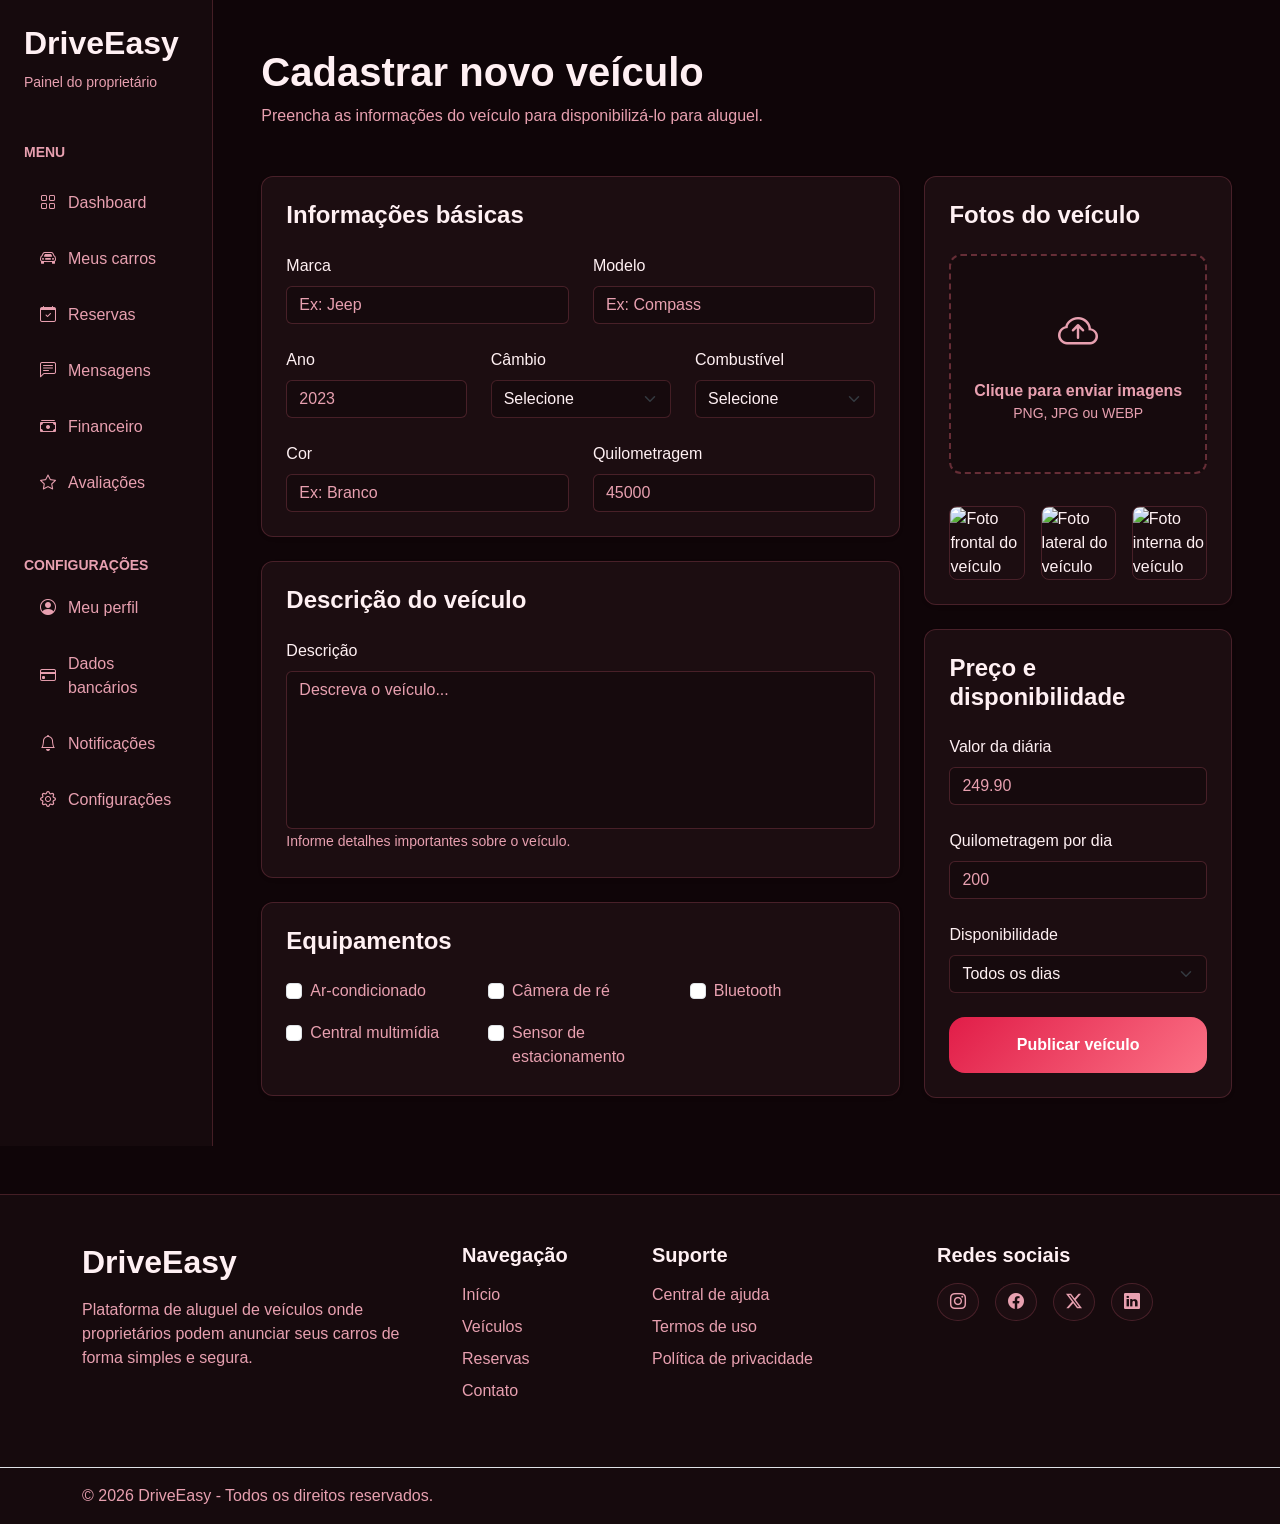
==== cadastroVeiculo.html @ e2bebc46 "Pagina de Cadastro de veiculo e visualização" ====
<!DOCTYPE html>
<html lang="pt-BR">

<head>
    <meta charset="UTF-8">
    <meta name="viewport" content="width=device-width, initial-scale=1.0">
    <link rel="stylesheet" href="./bootstrap/css/bootstrap.min.css">
    <link rel="stylesheet" href="https://cdn.jsdelivr.net/npm/bootstrap-icons@1.11.3/font/bootstrap-icons.min.css">
    <link rel="stylesheet" href="./css/style.css">
    <title>Cadastro do Veículo</title>
</head>

<body>

    <a href="#conteudo-principal" class="visually-hidden-focusable">
        Pular para o conteúdo principal
    </a>

    <div class="container-fluid">
        <div class="row">

            <!-- SIDEBAR -->
            <aside class="col-lg-2 sidebar p-4 d-flex flex-column justify-content-between" aria-label="Barra lateral">

                <div>

                    <!-- LOGO -->
                    <div class="mb-5">

                        <h2 class="fw-bold">
                            DriveEasy
                        </h2>

                        <small class="text-muted">
                            Painel do proprietário
                        </small>

                    </div>

                    <!-- MENU -->
                    <nav class="d-flex flex-column gap-2" aria-label="Menu principal">

                        <small class="text-uppercase text-muted fw-semibold mb-2">
                            Menu
                        </small>

                        <a href="#" class="sidebar-link" aria-label="Ir para Dashboard">
                            <i class="bi bi-grid" aria-hidden="true"></i>
                            Dashboard
                        </a>

                        <a href="#" class="sidebar-link" aria-label="Ir para Meus carros">
                            <i class="bi bi-car-front" aria-hidden="true"></i>
                            Meus carros
                        </a>

                        <a href="#" class="sidebar-link" aria-label="Ir para Reservas">
                            <i class="bi bi-calendar-check" aria-hidden="true"></i>
                            Reservas
                        </a>

                        <a href="#" class="sidebar-link" aria-label="Ir para Mensagens">
                            <i class="bi bi-chat-left-text" aria-hidden="true"></i>
                            Mensagens
                        </a>

                        <a href="#" class="sidebar-link" aria-label="Ir para Financeiro">
                            <i class="bi bi-cash-stack" aria-hidden="true"></i>
                            Financeiro
                        </a>

                        <a href="#" class="sidebar-link" aria-label="Ir para Avaliações">
                            <i class="bi bi-star" aria-hidden="true"></i>
                            Avaliações
                        </a>

                    </nav>

                    <!-- CONFIGURAÇÕES -->
                    <div class="mt-5">

                        <small class="text-uppercase text-muted fw-semibold mb-2 d-block">
                            Configurações
                        </small>

                        <nav class="d-flex flex-column gap-2" aria-label="Configurações da conta">

                            <a href="#" class="sidebar-link" aria-label="Ir para Meu perfil">
                                <i class="bi bi-person-circle" aria-hidden="true"></i>
                                Meu perfil
                            </a>

                            <a href="#" class="sidebar-link" aria-label="Ir para Dados bancários">
                                <i class="bi bi-credit-card" aria-hidden="true"></i>
                                Dados bancários
                            </a>

                            <a href="#" class="sidebar-link" aria-label="Ir para Notificações">
                                <i class="bi bi-bell" aria-hidden="true"></i>
                                Notificações
                            </a>

                            <a href="#" class="sidebar-link" aria-label="Ir para Configurações">
                                <i class="bi bi-gear" aria-hidden="true"></i>
                                Configurações
                            </a>

                        </nav>

                    </div>

                </div>

            </aside>

            <!-- CONTEÚDO -->
            <main class="col-lg-10 p-5" id="conteudo-principal">

                <!-- TÍTULO -->
                <header class="mb-5">
                    <h1 class="fw-bold">
                        Cadastrar novo veículo
                    </h1>
                    <p class="text-muted">
                        Preencha as informações do veículo para disponibilizá-lo para aluguel.
                    </p>
                </header>

                <div class="row g-4">

                    <!-- FORMULÁRIO -->
                    <section class="col-lg-8" aria-labelledby="titulo-informacoes">

                        <article class="card card-custom shadow-sm">
                            <div class="card-body p-4">

                                <h3 class="fw-bold fs-4 mb-4" id="titulo-informacoes">
                                    Informações básicas
                                </h3>

                                <div class="row g-4">

                                    <div class="col-md-6">
                                        <label for="marca" class="form-label">
                                            Marca
                                        </label>

                                        <input type="text" id="marca" class="form-control" placeholder="Ex: Jeep"
                                            aria-required="true">
                                    </div>

                                    <div class="col-md-6">
                                        <label for="modelo" class="form-label">
                                            Modelo
                                        </label>

                                        <input type="text" id="modelo" class="form-control" placeholder="Ex: Compass"
                                            aria-required="true">
                                    </div>

                                    <div class="col-md-4">
                                        <label for="ano" class="form-label">
                                            Ano
                                        </label>

                                        <input type="number" id="ano" class="form-control" placeholder="2023"
                                            aria-label="Ano do veículo">
                                    </div>

                                    <div class="col-md-4">
                                        <label for="cambio" class="form-label">
                                            Câmbio
                                        </label>

                                        <select class="form-select" id="cambio" aria-label="Selecione o câmbio">
                                            <option>
                                                Selecione
                                            </option>
                                            <option>
                                                Manual
                                            </option>
                                            <option>
                                                Automático
                                            </option>
                                        </select>
                                    </div>

                                    <div class="col-md-4">
                                        <label for="combustivel" class="form-label">
                                            Combustível
                                        </label>

                                        <select class="form-select" id="combustivel"
                                            aria-label="Selecione o combustível">
                                            <option>
                                                Selecione
                                            </option>
                                            <option>
                                                Flex
                                            </option>
                                            <option>
                                                Gasolina
                                            </option>
                                            <option>
                                                Diesel
                                            </option>
                                        </select>
                                    </div>

                                    <div class="col-md-6">
                                        <label for="cor" class="form-label">
                                            Cor
                                        </label>

                                        <input type="text" id="cor" class="form-control" placeholder="Ex: Branco">
                                    </div>

                                    <div class="col-md-6">
                                        <label for="quilometragem" class="form-label">
                                            Quilometragem
                                        </label>

                                        <input type="number" id="quilometragem" class="form-control" placeholder="45000"
                                            aria-label="Quilometragem do veículo">
                                    </div>

                                </div>
                            </div>
                        </article>

                        <!-- DESCRIÇÃO -->
                        <article class="card card-custom shadow-sm mt-4">
                            <div class="card-body p-4">

                                <h3 class="fw-bold fs-4 mb-4">
                                    Descrição do veículo
                                </h3>

                                <label for="descricao" class="form-label">
                                    Descrição
                                </label>

                                <textarea id="descricao" class="form-control" rows="6"
                                    placeholder="Descreva o veículo..." aria-describedby="descricao-ajuda"></textarea>

                                <small id="descricao-ajuda" class="text-muted">
                                    Informe detalhes importantes sobre o veículo.
                                </small>

                            </div>
                        </article>

                        <!-- ITENS -->
                        <article class="card card-custom shadow-sm mt-4">
                            <div class="card-body p-4">

                                <h3 class="fw-bold fs-4 mb-4">
                                    Equipamentos
                                </h3>

                                <div class="row g-3">

                                    <div class="col-md-4">
                                        <div class="form-check">
                                            <input class="form-check-input" type="checkbox" id="ar">
                                            <label class="form-check-label" for="ar">
                                                Ar-condicionado
                                            </label>
                                        </div>
                                    </div>

                                    <div class="col-md-4">
                                        <div class="form-check">
                                            <input class="form-check-input" type="checkbox" id="camera">
                                            <label class="form-check-label" for="camera">
                                                Câmera de ré
                                            </label>
                                        </div>
                                    </div>

                                    <div class="col-md-4">
                                        <div class="form-check">
                                            <input class="form-check-input" type="checkbox" id="bluetooth">
                                            <label class="form-check-label" for="bluetooth">
                                                Bluetooth
                                            </label>
                                        </div>
                                    </div>

                                    <div class="col-md-4">
                                        <div class="form-check">
                                            <input class="form-check-input" type="checkbox" id="multimidia">
                                            <label class="form-check-label" for="multimidia">
                                                Central multimídia
                                            </label>
                                        </div>
                                    </div>

                                    <div class="col-md-4">
                                        <div class="form-check">
                                            <input class="form-check-input" type="checkbox" id="sensor">
                                            <label class="form-check-label" for="sensor">
                                                Sensor de estacionamento
                                            </label>
                                        </div>
                                    </div>

                                </div>
                            </div>
                        </article>
                    </section>

                    <!-- LATERAL -->
                    <aside class="col-lg-4" aria-label="Informações complementares">

                        <!-- FOTOS -->
                        <article class="card card-custom shadow-sm">
                            <div class="card-body p-4">

                                <h3 class="fw-bold fs-4 mb-4">
                                    Fotos do veículo
                                </h3>

                                <label class="upload-box w-100" for="fotosVeiculo" aria-label="Enviar fotos do veículo">

                                    <i class="bi bi-cloud-arrow-up fs-1 mb-3" aria-hidden="true"></i>

                                    <p class="mb-0 fw-semibold">
                                        Clique para enviar imagens
                                    </p>

                                    <small class="text-muted">
                                        PNG, JPG ou WEBP
                                    </small>

                                    <input type="file" id="fotosVeiculo" hidden multiple accept=".png,.jpg,.jpeg,.webp"
                                        aria-label="Selecionar imagens do veículo">
                                </label>

                                <!-- PREVIEW -->
                                <div class="row g-3 mt-3">

                                    <div class="col-4">
                                        <img class="preview-image"
                                            src="https://images.unsplash.com/photo-1503376780353-7e6692767b70?q=80&w=1200&auto=format&fit=crop"
                                            alt="Foto frontal do veículo">
                                    </div>

                                    <div class="col-4">
                                        <img class="preview-image"
                                            src="https://images.unsplash.com/photo-1494976388531-d1058494cdd8?q=80&w=1200&auto=format&fit=crop"
                                            alt="Foto lateral do veículo">
                                    </div>

                                    <div class="col-4">
                                        <img class="preview-image"
                                            src="https://images.unsplash.com/photo-1549399542-7e3f8b79c341?q=80&w=1200&auto=format&fit=crop"
                                            alt="Foto interna do veículo">
                                    </div>

                                </div>
                            </div>
                        </article>

                        <!-- PREÇO -->
                        <article class="card card-custom shadow-sm mt-4">
                            <div class="card-body p-4">

                                <h3 class="fw-bold fs-4 mb-4">
                                    Preço e disponibilidade
                                </h3>

                                <div class="mb-4">

                                    <label for="valorDiaria" class="form-label">
                                        Valor da diária
                                    </label>

                                    <input type="number" id="valorDiaria" class="form-control" placeholder="249.90"
                                        aria-label="Valor da diária do veículo">
                                </div>

                                <div class="mb-4">

                                    <label for="kmDia" class="form-label">
                                        Quilometragem por dia
                                    </label>

                                    <input type="number" id="kmDia" class="form-control" placeholder="200"
                                        aria-label="Quilometragem permitida por dia">
                                </div>

                                <div class="mb-4">

                                    <label for="disponibilidade" class="form-label">
                                        Disponibilidade
                                    </label>

                                    <select class="form-select" id="disponibilidade"
                                        aria-label="Selecione a disponibilidade">
                                        <option>
                                            Todos os dias
                                        </option>
                                        <option>
                                            Apenas finais de semana
                                        </option>
                                        <option>
                                            Personalizado
                                        </option>
                                    </select>
                                </div>

                                <button class="btn btn-orange w-100 py-3 rounded-4 fw-semibold"
                                    aria-label="Publicar veículo para aluguel">
                                    Publicar veículo
                                </button>

                            </div>
                        </article>
                    </aside>
                </div>
            </main>
        </div>
    </div>
    <footer class="footer-custom mt-5" role="contentinfo" aria-label="Rodapé do site">

        <div class="container py-5">

            <div class="row g-4">

                <!-- LOGO -->
                <section class="col-lg-4" aria-labelledby="titulo-footer">

                    <h2 class="fw-bold" id="titulo-footer">
                        DriveEasy
                    </h2>

                    <p class="text-muted mt-3">
                        Plataforma de aluguel de veículos onde proprietários
                        podem anunciar seus carros de forma simples e segura.
                    </p>

                </section>

                <!-- LINKS -->
                <nav class="col-lg-2 col-6" aria-labelledby="navegacao-footer">

                    <h3 class="fw-bold mb-3 fs-5" id="navegacao-footer">
                        Navegação
                    </h3>

                    <ul class="list-unstyled d-flex flex-column gap-2" role="list">

                        <li>

                            <a href="#" class="text-decoration-none text-muted" aria-label="Ir para a página inicial">
                                Início
                            </a>

                        </li>

                        <li>

                            <a href="#" class="text-decoration-none text-muted"
                                aria-label="Ir para a página de veículos">
                                Veículos
                            </a>

                        </li>

                        <li>

                            <a href="#" class="text-decoration-none text-muted"
                                aria-label="Ir para a página de reservas">
                                Reservas
                            </a>

                        </li>

                        <li>

                            <a href="#" class="text-decoration-none text-muted"
                                aria-label="Ir para a página de contato">
                                Contato
                            </a>

                        </li>

                    </ul>

                </nav>

                <!-- SUPORTE -->
                <section class="col-lg-3 col-6" aria-labelledby="suporte-footer">

                    <h3 class="fw-bold mb-3 fs-5" id="suporte-footer">
                        Suporte
                    </h3>

                    <ul class="list-unstyled d-flex flex-column gap-2" role="list">

                        <li>

                            <a href="#" class="text-decoration-none text-muted" aria-label="Abrir central de ajuda">
                                Central de ajuda
                            </a>

                        </li>

                        <li>

                            <a href="#" class="text-decoration-none text-muted" aria-label="Abrir termos de uso">
                                Termos de uso
                            </a>

                        </li>

                        <li>

                            <a href="#" class="text-decoration-none text-muted"
                                aria-label="Abrir política de privacidade">
                                Política de privacidade
                            </a>

                        </li>

                    </ul>

                </section>

                <!-- REDES -->
                <section class="col-lg-3" aria-labelledby="redes-footer">

                    <h3 class="fw-bold mb-3 fs-5" id="redes-footer">
                        Redes sociais
                    </h3>

                    <div class="d-flex gap-3" role="group" aria-label="Links para redes sociais">

                        <a href="#" class="btn btn-light rounded-circle" aria-label="Instagram da DriveEasy">

                            <i class="bi bi-instagram" aria-hidden="true"></i>

                        </a>

                        <a href="#" class="btn btn-light rounded-circle" aria-label="Facebook da DriveEasy">

                            <i class="bi bi-facebook" aria-hidden="true"></i>

                        </a>

                        <a href="#" class="btn btn-light rounded-circle" aria-label="Twitter X da DriveEasy">

                            <i class="bi bi-twitter-x" aria-hidden="true"></i>

                        </a>

                        <a href="#" class="btn btn-light rounded-circle" aria-label="LinkedIn da DriveEasy">

                            <i class="bi bi-linkedin" aria-hidden="true"></i>

                        </a>

                    </div>

                </section>

            </div>

        </div>

        <!-- COPYRIGHT -->
        <div class="border-top">

            <div class="container py-3 d-flex flex-column flex-md-row justify-content-between align-items-center">

                <p class="mb-0 text-muted">
                    © 2026 DriveEasy - Todos os direitos reservados.
                </p>

            </div>

        </div>

    </footer>
</body>

</html>
---- css/style.css ----
/* 1. CONFIGURAÇÃO GERAL */
/* Aplica a fonte DM Sans que você importou no HTML para toda a página */
body {
    font-family: 'DM Sans', sans-serif;
    background-color: #f8f9fa; 
}

/* 2. IMAGENS DOS CARROS */
/* Trava a altura, coloca o fundo cinza exato da imagem e impede que a foto seja cortada */
.img-carro {
    height: auto;
    width: 100%;
   
    object-fit: contain; 
}

/* 3. EFEITO NOS CARTÕES (HOVER) */
/* Faz o cartão "pular" um pouquinho e ganhar sombra ao passar o mouse */
.card {
    transition: transform 0.2s ease, box-shadow 0.2s ease;
}

.card:hover {
    transform: translateY(-5px);
    box-shadow: 0 10px 20px rgba(0,0,0,0.1) !important;
}

/* 4. BOTÃO DE FAVORITO (CORAÇÃO) */
/* Deixa o botão redondo perfeitamente centralizado e muda de cor ao passar o mouse */
.card .position-absolute .btn {
    width: 35px;
    height: 35px;
    display: flex;
    align-items: center;
    justify-content: center;
    font-size: 1.2rem;
    transition: background-color 0.2s, color 0.2s;
}

.card .position-absolute .btn:hover {
    background-color: #dc3545; /* Fica vermelho ao passar o mouse */
    color: white;
}

/* 5. RODAPÉ */
/* Mantém a altura que estava no seu código HTML */
.rodape-site {
    height: 400px;
    background-color: #e9ecef;
    margin-top: 40px;
}




/* Botão flutuante do WhatsApp */
.btn-whatsapp-flutuante {
    position: fixed;
    bottom: 20px;
    right: 20px;
    background-color: #25d366;
    color: white;
    border-radius: 50%;
    width: 60px;
    height: 60px;
    display: flex;
    align-items: center;
    justify-content: center;
    font-size: 30px;
    box-shadow: 2px 2px 10px rgba(0,0,0,0.2);
    z-index: 1000;
    text-decoration: none;
    transition: background-color 0.2s;
}

.btn-whatsapp-flutuante:hover {
    background-color: #128c7e;
    color: white;
}

/*               ///////////////CADASTRO VEICULO ////////////////////////         */

/* IMAGENS */
.vehicle-image{
    width: 100%;
    height: 500px;
    object-fit: cover;
    border-radius: 12px;
    border: 1px solid rgba(251,113,133,.2);
}

.thumbnail{
    width: 100%;
    height: 100px;
    object-fit: cover;
    border-radius: 12px;
    cursor: pointer;
    transition: .3s;
    border: 1px solid rgba(251,113,133,.2);
}

.thumbnail:hover{
    transform: scale(1.02);
    border-color: #fb7185;
}

/* CARDS */
.details-card,
.card-custom{
    background: #1c0d11;
    border: 1px solid rgba(251,113,133,.2);
    border-radius: 12px;
    color: #fff0f3;
    box-shadow: 0 4px 24px rgba(0,0,0,.4);
}

/* BOTÕES */
.btn-orange{
    background: linear-gradient(135deg,#e11d48,#fb7185);
    color: white;
    border: none;
    font-weight: 600;
}

.btn-orange:hover{
    background: linear-gradient(135deg,#be123c,#e11d48);
    color: white;
}

.btn-dark{
    background: linear-gradient(135deg,#e11d48,#fb7185);
    border: none;
}

.btn-dark:hover{
    background: linear-gradient(135deg,#be123c,#e11d48);
}

/* FEATURES */
.feature-card{
    background: #1c0d11;
    border: 1px solid rgba(251,113,133,.2);
    border-radius: 12px;
    padding: 20px;
    text-align: center;
    height: 100%;
    color: #fff0f3;
}

/* SIDEBAR */
.sidebar{
    min-height: 100vh;
    background-color: #160a0d;
    border-right: 1px solid rgba(251,113,133,.2);
}

.sidebar-link{
    text-decoration: none;
    color: #e8a0b0;
    padding: 12px 16px;
    border-radius: 8px;
    display: flex;
    align-items: center;
    gap: 12px;
    transition: .2s;
}

.sidebar-link:hover{
    background-color: rgba(251,113,133,.12);
    color: #fff0f3;
}

/* UPLOAD */
.upload-box{
    border: 2px dashed rgba(251,113,133,.35);
    border-radius: 12px;
    height: 220px;
    display: flex;
    align-items: center;
    justify-content: center;
    flex-direction: column;
    background-color: #160a0d;
    cursor: pointer;
    color: #e8a0b0;
}

.upload-box:hover{
    background-color: #1c0d11;
    border-color: #fb7185;
}

.preview-image{
    width: 100%;
    height: 100px;
    object-fit: cover;
    border-radius: 8px;
    border: 1px solid rgba(251,113,133,.2);
}

/* FORMULÁRIOS */
.form-control,
.form-select{
    background-color: #160a0d;
    border: 1px solid rgba(251,113,133,.2);
    color: #fff0f3;
}

.form-control:focus,
.form-select:focus{
    background-color: #160a0d;
    color: #fff0f3;
    border-color: #fb7185;
    box-shadow: 0 0 0 .25rem rgba(225,29,72,.25);
}

.form-control::placeholder{
    color: #e8a0b0;
}

.form-label{
    color: #fff0f3;
    font-weight: 500;
}

.form-check-label{
    color: #e8a0b0;
}

.form-check-input:checked{
    background-color: #e11d48;
    border-color: #e11d48;
}

/* TEXTOS */
.text-muted{
    color: #e8a0b0 !important;
}

h1,h2,h3,h4,h5,h6{
    color: #fff0f3;
}

/* FOOTER */
footer{
    background-color: #160a0d !important;
    border-top: 1px solid rgba(251,113,133,.2) !important;
}

footer .text-muted{
    color: #e8a0b0 !important;
}

footer a{
    color: #e8a0b0 !important;
}

footer a:hover{
    color: #fb7185 !important;
}

footer .btn-light{
    background-color: #1c0d11;
    border: 1px solid rgba(251,113,133,.2);
    color: #fb7185;
}

footer .btn-light:hover{
    background-color: rgba(225,29,72,.15);
    border-color: #fb7185;
}

/* ACESSIBILIDADE */
:focus-visible{
    outline: 2px solid #fb7185;
    outline-offset: 2px;
}

textarea{
    resize: none;
}

/*///////////////VISUALIZAÇÃO VEICULO ///////////////////////////////////////*/

body{
    background-color: #0f0508 !important;
    color: #fff0f3;
}

/* BADGE SUV */
.vehicle-badge{
    background: rgba(225,29,72,.15);
    color: #fb7185;
    border: 1px solid rgba(251,113,133,.25);
    padding: 8px 14px;
}

/* CARD PREÇO */
.price-card{
    background: #160a0d;
    border: 1px solid rgba(251,113,133,.2);
}

.price-value{
    color: #fff0f3;
}

.price-day{
    color: #e8a0b0;
}

/* CARD DETALHES */
.details-card{
    background: #1c0d11;
    border: 1px solid rgba(251,113,133,.2);
    color: #fff0f3;
    border-radius: 12px;
}

/* CARDS */
.card-custom{
    background: #1c0d11;
    border: 1px solid rgba(251,113,133,.2);
    color: #fff0f3;
    border-radius: 12px;
}

/* CARACTERÍSTICAS */
.feature-card{
    background: #160a0d;
    border: 1px solid rgba(251,113,133,.2);
    color: #fff0f3;
    transition: .3s;
}

.feature-card:hover{
    border-color: #fb7185;
    transform: translateY(-3px);
}

.feature-card i{
    color: #fb7185;
}

/* AVALIAÇÕES */
.border-bottom{
    border-color: rgba(251,113,133,.15) !important;
}

.text-warning{
    color: #fbbf24 !important;
}

/* GALERIA */
.vehicle-image{
    border: 1px solid rgba(251,113,133,.2);
    box-shadow: 0 4px 24px rgba(0,0,0,.45);
}

.thumbnail{
    border: 1px solid rgba(251,113,133,.2);
}

.thumbnail:hover{
    border-color: #fb7185;
}

/* BOTÃO RESERVAR */
.btn-orange{
    background: linear-gradient(
        135deg,
        #e11d48,
        #fb7185
    );
    border: none;
}

.btn-orange:hover{
    background: linear-gradient(
        135deg,
        #be123c,
        #e11d48
    );
}

/* SOCIAL */
.social-btn{
    width: 42px;
    height: 42px;
    display: flex;
    align-items: center;
    justify-content: center;

    background: #1c0d11;
    border: 1px solid rgba(251,113,133,.2);

    color: #fb7185;

    transition: .3s;
}

.social-btn:hover{
    background: rgba(225,29,72,.15);
    border-color: #fb7185;
    color: #fff0f3;
}

/* FOOTER */
.footer-custom{
    background: #160a0d;
    border-top: 1px solid rgba(251,113,133,.2);
}

.footer-custom h2,
.footer-custom h3{
    color: #fff0f3;
}

.footer-custom a{
    color: #e8a0b0 !important;
}

.footer-custom a:hover{
    color: #fb7185 !important;
}

.footer-custom .text-muted{
    color: #e8a0b0 !important;
}

/* ACESSIBILIDADE */
:focus-visible{
    outline: 2px solid #fb7185;
    outline-offset: 2px;
}

/* TÍTULOS */
h1,h2,h3,h4,h5,h6{
    color: #fff0f3;
}

/*          /////////////////////////////////////////////////////             */
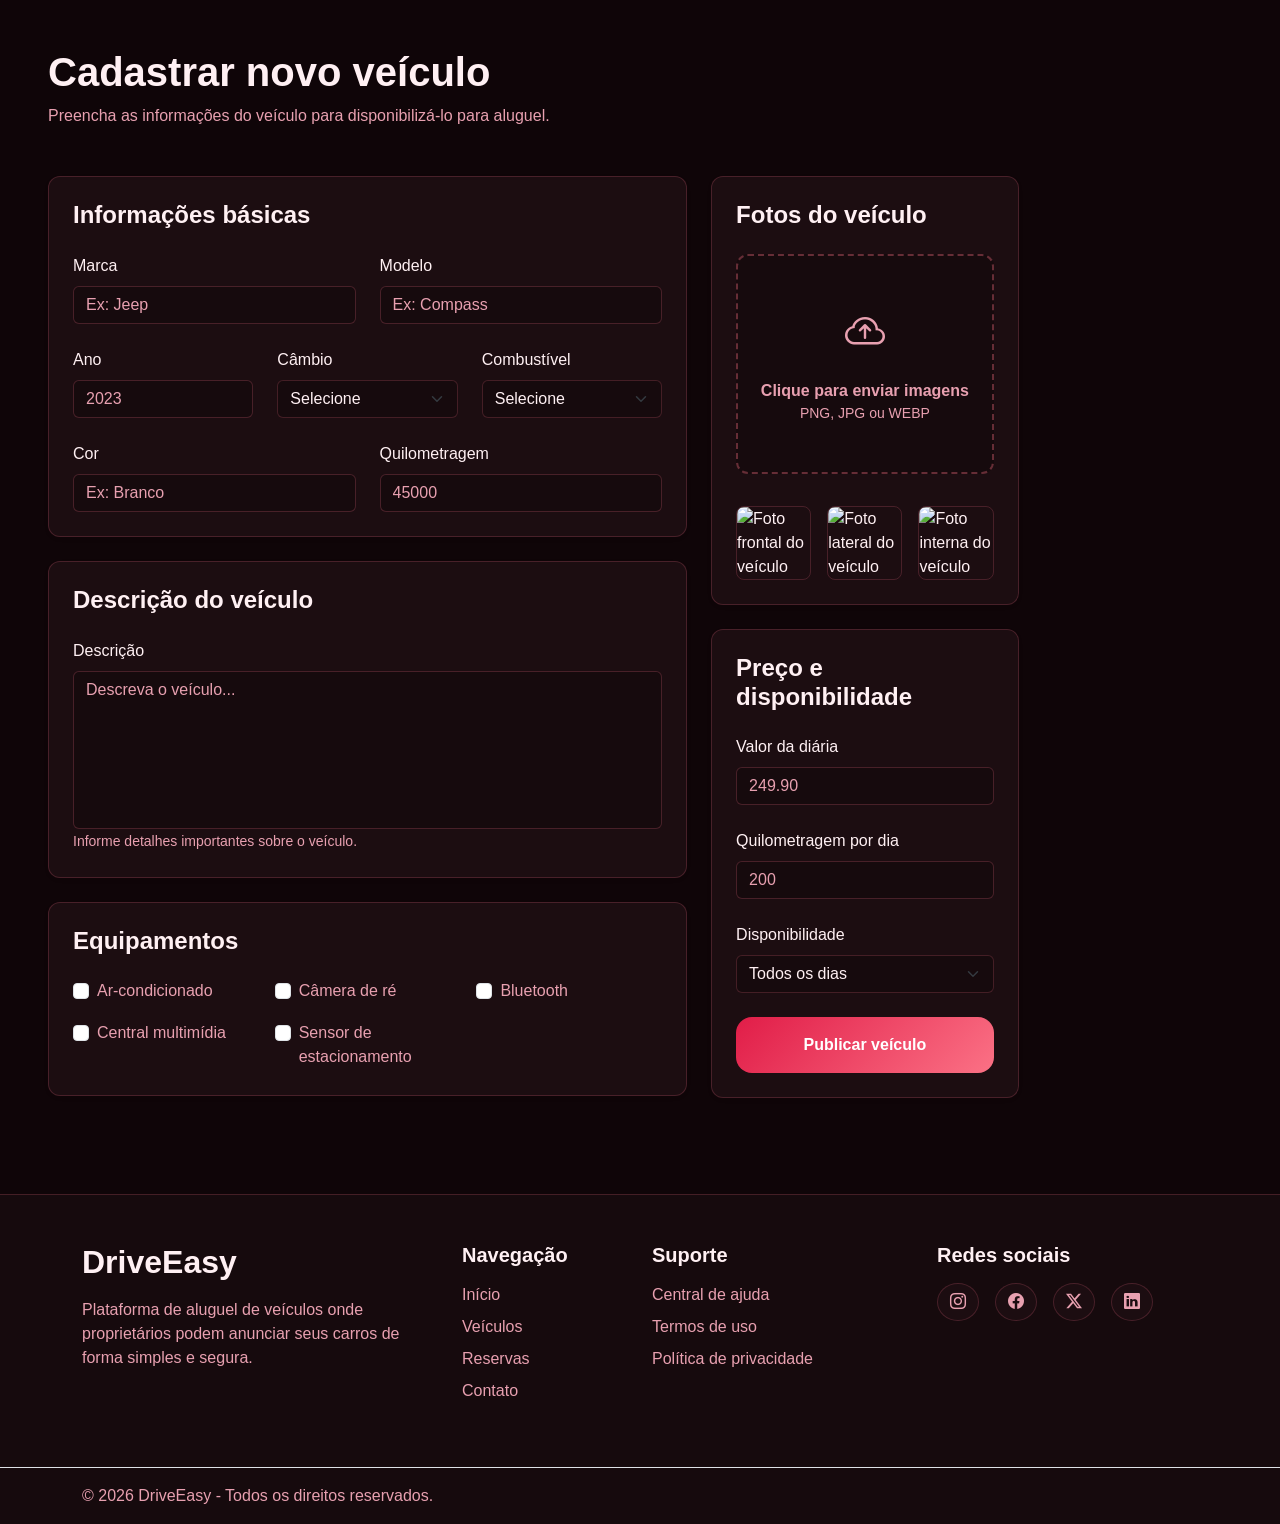
==== commit 514bec6a: "Pagina do home" ====
--- a/cadastroVeiculo.html
+++ b/cadastroVeiculo.html
@@ -9,109 +9,14 @@
     <link rel="stylesheet" href="./css/style.css">
     <title>Cadastro do Veículo</title>
 </head>
-
 <body>
-
+    
     <a href="#conteudo-principal" class="visually-hidden-focusable">
         Pular para o conteúdo principal
     </a>
 
     <div class="container-fluid">
         <div class="row">
-
-            <!-- SIDEBAR -->
-            <aside class="col-lg-2 sidebar p-4 d-flex flex-column justify-content-between" aria-label="Barra lateral">
-
-                <div>
-
-                    <!-- LOGO -->
-                    <div class="mb-5">
-
-                        <h2 class="fw-bold">
-                            DriveEasy
-                        </h2>
-
-                        <small class="text-muted">
-                            Painel do proprietário
-                        </small>
-
-                    </div>
-
-                    <!-- MENU -->
-                    <nav class="d-flex flex-column gap-2" aria-label="Menu principal">
-
-                        <small class="text-uppercase text-muted fw-semibold mb-2">
-                            Menu
-                        </small>
-
-                        <a href="#" class="sidebar-link" aria-label="Ir para Dashboard">
-                            <i class="bi bi-grid" aria-hidden="true"></i>
-                            Dashboard
-                        </a>
-
-                        <a href="#" class="sidebar-link" aria-label="Ir para Meus carros">
-                            <i class="bi bi-car-front" aria-hidden="true"></i>
-                            Meus carros
-                        </a>
-
-                        <a href="#" class="sidebar-link" aria-label="Ir para Reservas">
-                            <i class="bi bi-calendar-check" aria-hidden="true"></i>
-                            Reservas
-                        </a>
-
-                        <a href="#" class="sidebar-link" aria-label="Ir para Mensagens">
-                            <i class="bi bi-chat-left-text" aria-hidden="true"></i>
-                            Mensagens
-                        </a>
-
-                        <a href="#" class="sidebar-link" aria-label="Ir para Financeiro">
-                            <i class="bi bi-cash-stack" aria-hidden="true"></i>
-                            Financeiro
-                        </a>
-
-                        <a href="#" class="sidebar-link" aria-label="Ir para Avaliações">
-                            <i class="bi bi-star" aria-hidden="true"></i>
-                            Avaliações
-                        </a>
-
-                    </nav>
-
-                    <!-- CONFIGURAÇÕES -->
-                    <div class="mt-5">
-
-                        <small class="text-uppercase text-muted fw-semibold mb-2 d-block">
-                            Configurações
-                        </small>
-
-                        <nav class="d-flex flex-column gap-2" aria-label="Configurações da conta">
-
-                            <a href="#" class="sidebar-link" aria-label="Ir para Meu perfil">
-                                <i class="bi bi-person-circle" aria-hidden="true"></i>
-                                Meu perfil
-                            </a>
-
-                            <a href="#" class="sidebar-link" aria-label="Ir para Dados bancários">
-                                <i class="bi bi-credit-card" aria-hidden="true"></i>
-                                Dados bancários
-                            </a>
-
-                            <a href="#" class="sidebar-link" aria-label="Ir para Notificações">
-                                <i class="bi bi-bell" aria-hidden="true"></i>
-                                Notificações
-                            </a>
-
-                            <a href="#" class="sidebar-link" aria-label="Ir para Configurações">
-                                <i class="bi bi-gear" aria-hidden="true"></i>
-                                Configurações
-                            </a>
-
-                        </nav>
-
-                    </div>
-
-                </div>
-
-            </aside>
 
             <!-- CONTEÚDO -->
             <main class="col-lg-10 p-5" id="conteudo-principal">
--- a/css/style.css
+++ b/css/style.css
@@ -49,9 +49,6 @@
     background-color: #e9ecef;
     margin-top: 40px;
 }
-
-
-
 
 /* Botão flutuante do WhatsApp */
 .btn-whatsapp-flutuante {
@@ -78,7 +75,171 @@
     color: white;
 }
 
-/*               ///////////////CADASTRO VEICULO ////////////////////////         */
+:root{
+    --bg:#0f0508;
+    --bg-secondary:#160a0d;
+    --card:#1c0d11;
+    --primary:#e11d48;
+    --secondary:#fb7185;
+    --text:#fff0f3;
+    --muted:#e8a0b0;
+}
+
+body{
+    background: var(--bg);
+    color: var(--text);
+    font-family: Arial, sans-serif;
+}
+
+/* NAVBAR */
+
+.custom-navbar{
+    background: rgba(15,5,8,.95);
+    border-bottom: 1px solid rgba(251,113,133,.15);
+}
+
+.logo{
+    font-size: 2rem;
+    font-weight: 800;
+    color: white !important;
+}
+
+.logo span{
+    color: var(--primary);
+}
+
+.nav-link{
+    color: var(--text) !important;
+}
+
+.nav-link.active{
+    color: var(--primary) !important;
+}
+
+.btn-login{
+    color: white;
+    border: 1px solid rgba(251,113,133,.2);
+}
+
+.btn-login:hover{
+    background: rgba(251,113,133,.1);
+}
+
+/* BOTÕES */
+
+.btn-primary-custom{
+    background: linear-gradient(
+        135deg,
+        var(--primary),
+        var(--secondary)
+    );
+    border: none;
+    color: white;
+    padding: 14px 28px;
+    border-radius: 12px;
+}
+
+.btn-secondary-custom{
+    background: transparent;
+    border: 1px solid rgba(251,113,133,.3);
+    color: white;
+    padding: 14px 28px;
+    border-radius: 12px;
+}
+
+.btn-secondary-custom:hover{
+    background: rgba(251,113,133,.1);
+}
+
+/* HERO */
+
+.hero{
+    min-height: 90vh;
+    display: flex;
+    align-items: center;
+    position: relative;
+}
+
+.hero::before{
+    content:"";
+    position:absolute;
+    inset:0;
+    background:
+    radial-gradient(
+        circle at right,
+        rgba(225,29,72,.25),
+        transparent 45%
+    );
+}
+
+.hero-tag{
+    display:inline-block;
+    padding:8px 16px;
+    border-radius:30px;
+    border:1px solid rgba(251,113,133,.2);
+    color:var(--secondary);
+}
+
+.hero-title{
+    font-size:4rem;
+    font-weight:800;
+    line-height:1.1;
+    margin-top:25px;
+}
+
+.hero-title span{
+    color:var(--primary);
+}
+
+.hero-description{
+    color:var(--muted);
+    font-size:1.2rem;
+    margin:25px 0;
+}
+
+.hero-car{
+    max-width:700px;
+    animation:float 4s ease infinite;
+}
+
+@keyframes float{
+
+    0%,100%{
+        transform:translateY(0);
+    }
+
+    50%{
+        transform:translateY(-12px);
+    }
+
+}
+
+/* ════════════════════════════════
+   VARIÁVEIS GLOBAIS
+   (necessárias para o sidebar)
+════════════════════════════════ */
+:root {
+    --sidebar-w:   220px;
+    --topbar-h:    0px;           /* ajuste se adicionar uma topbar futuramente */
+    --sidebar-bg:  #160a0d;
+    --border:      rgba(251,113,133,.2);
+    --text-muted:  #e8a0b0;
+}
+
+/* ════════════════════════════════
+   LAYOUT PRINCIPAL
+   Empurra o conteúdo para a direita
+   do sidebar fixo
+════════════════════════════════ */
+.main-content {
+    margin-left: var(--sidebar-w);
+    min-height: 100vh;
+    padding: 24px;
+}
+
+/* ════════════════════════════════════════════════════════════
+ ///////////////// CADASTRO VEICULO ////////////////////////////  
+ ══════════════════════════════════════════════════════════════ */
 
 /* IMAGENS */
 .vehicle-image{
@@ -144,29 +305,6 @@
     padding: 20px;
     text-align: center;
     height: 100%;
-    color: #fff0f3;
-}
-
-/* SIDEBAR */
-.sidebar{
-    min-height: 100vh;
-    background-color: #160a0d;
-    border-right: 1px solid rgba(251,113,133,.2);
-}
-
-.sidebar-link{
-    text-decoration: none;
-    color: #e8a0b0;
-    padding: 12px 16px;
-    border-radius: 8px;
-    display: flex;
-    align-items: center;
-    gap: 12px;
-    transition: .2s;
-}
-
-.sidebar-link:hover{
-    background-color: rgba(251,113,133,.12);
     color: #fff0f3;
 }
 
@@ -279,7 +417,13 @@
     resize: none;
 }
 
-/*///////////////VISUALIZAÇÃO VEICULO ///////////////////////////////////////*/
+/* ════════════════════════════════════════════════════════════
+ ///////////////CADASTRO VEICULO FIM ////////////////////////  
+ ══════════════════════════════════════════════════════════════ */
+
+/* ════════════════════════════════════════════════════════════
+ /////////////// VISUALIZAÇÃO VEICULO ////////////////////////  
+ ══════════════════════════════════════════════════════════════ */
 
 body{
     background-color: #0f0508 !important;
@@ -308,30 +452,7 @@
     color: #e8a0b0;
 }
 
-/* CARD DETALHES */
-.details-card{
-    background: #1c0d11;
-    border: 1px solid rgba(251,113,133,.2);
-    color: #fff0f3;
-    border-radius: 12px;
-}
-
-/* CARDS */
-.card-custom{
-    background: #1c0d11;
-    border: 1px solid rgba(251,113,133,.2);
-    color: #fff0f3;
-    border-radius: 12px;
-}
-
 /* CARACTERÍSTICAS */
-.feature-card{
-    background: #160a0d;
-    border: 1px solid rgba(251,113,133,.2);
-    color: #fff0f3;
-    transition: .3s;
-}
-
 .feature-card:hover{
     border-color: #fb7185;
     transform: translateY(-3px);
@@ -354,32 +475,6 @@
 .vehicle-image{
     border: 1px solid rgba(251,113,133,.2);
     box-shadow: 0 4px 24px rgba(0,0,0,.45);
-}
-
-.thumbnail{
-    border: 1px solid rgba(251,113,133,.2);
-}
-
-.thumbnail:hover{
-    border-color: #fb7185;
-}
-
-/* BOTÃO RESERVAR */
-.btn-orange{
-    background: linear-gradient(
-        135deg,
-        #e11d48,
-        #fb7185
-    );
-    border: none;
-}
-
-.btn-orange:hover{
-    background: linear-gradient(
-        135deg,
-        #be123c,
-        #e11d48
-    );
 }
 
 /* SOCIAL */
@@ -389,12 +484,9 @@
     display: flex;
     align-items: center;
     justify-content: center;
-
     background: #1c0d11;
     border: 1px solid rgba(251,113,133,.2);
-
     color: #fb7185;
-
     transition: .3s;
 }
 
@@ -404,7 +496,7 @@
     color: #fff0f3;
 }
 
-/* FOOTER */
+/* FOOTER CUSTOMIZADO */
 .footer-custom{
     background: #160a0d;
     border-top: 1px solid rgba(251,113,133,.2);
@@ -427,15 +519,139 @@
     color: #e8a0b0 !important;
 }
 
-/* ACESSIBILIDADE */
-:focus-visible{
-    outline: 2px solid #fb7185;
-    outline-offset: 2px;
-}
-
-/* TÍTULOS */
-h1,h2,h3,h4,h5,h6{
-    color: #fff0f3;
-}
-
-/*          /////////////////////////////////////////////////////             */+/* IMAGENS DOS CARROS */
+.img-carro {
+    height: auto;
+    width: 100%;
+    object-fit: contain;
+}
+
+/* EFEITO NOS CARTÕES (HOVER) */
+.card {
+    transition: transform 0.2s ease, box-shadow 0.2s ease;
+}
+
+.card:hover {
+    transform: translateY(-5px);
+    box-shadow: 0 10px 20px rgba(0,0,0,0.1) !important;
+}
+
+/* BOTÃO DE FAVORITO (CORAÇÃO) */
+.card .position-absolute .btn {
+    width: 35px;
+    height: 35px;
+    display: flex;
+    align-items: center;
+    justify-content: center;
+    font-size: 1.2rem;
+    transition: background-color 0.2s, color 0.2s;
+}
+
+.card .position-absolute .btn:hover {
+    background-color: #dc3545;
+    color: white;
+}
+
+/* RODAPÉ */
+.rodape-site {
+    height: 400px;
+    background-color: #e9ecef;
+    margin-top: 40px;
+}
+
+/* BOTÃO FLUTUANTE DO WHATSAPP */
+.btn-whatsapp-flutuante {
+    position: fixed;
+    bottom: 20px;
+    right: 20px;
+    background-color: #25d366;
+    color: white;
+    border-radius: 50%;
+    width: 60px;
+    height: 60px;
+    display: flex;
+    align-items: center;
+    justify-content: center;
+    font-size: 30px;
+    box-shadow: 2px 2px 10px rgba(0,0,0,0.2);
+    z-index: 1000;
+    text-decoration: none;
+    transition: background-color 0.2s;
+}
+
+.btn-whatsapp-flutuante:hover {
+    background-color: #128c7e;
+    color: white;
+}
+/* ════════════════════════════════════════════════════════════
+ /////////////// VISUALIZAÇÃO VEICULO FIM ////////////////////////  
+ ══════════════════════════════════════════════════════════════ */
+
+ /* ════════════════════════════════════════════════════════════
+ ///////////////////////////// HOME    ////////////////////////  
+ ══════════════════════════════════════════════════════════════ */
+
+ body{
+    background:#0f0508;
+    color:#fff;
+}
+
+.layout{
+    display:flex;
+}
+
+.sidebar{
+    width:280px;
+    min-height:100vh;
+    background:#160a0d;
+    padding:25px;
+    border-right:1px solid rgba(251,113,133,.2);
+}
+
+.content-area{
+    flex:1;
+}
+
+.sidebar-link{
+    color:#fff;
+    text-decoration:none;
+    padding:12px 15px;
+    border-radius:10px;
+    transition:.3s;
+}
+
+.sidebar-link:hover{
+    background:rgba(251,113,133,.15);
+}
+
+.sidebar-link.active{
+    background:linear-gradient(
+        135deg,
+        #e11d48,
+        #fb7185
+    );
+}
+
+.hero-section{
+    padding:80px 0;
+}
+
+.custom-navbar{
+    background:#160a0d;
+}
+
+.footer-custom{
+    background:#160a0d;
+}
+
+@media(max-width:991px){
+
+    .layout{
+        display:block;
+    }
+
+}
+
+/* ════════════════════════════════════════════════════════════
+ ///////////////////////// HOME FIM    ////////////////////////  
+ ══════════════════════════════════════════════════════════════ */
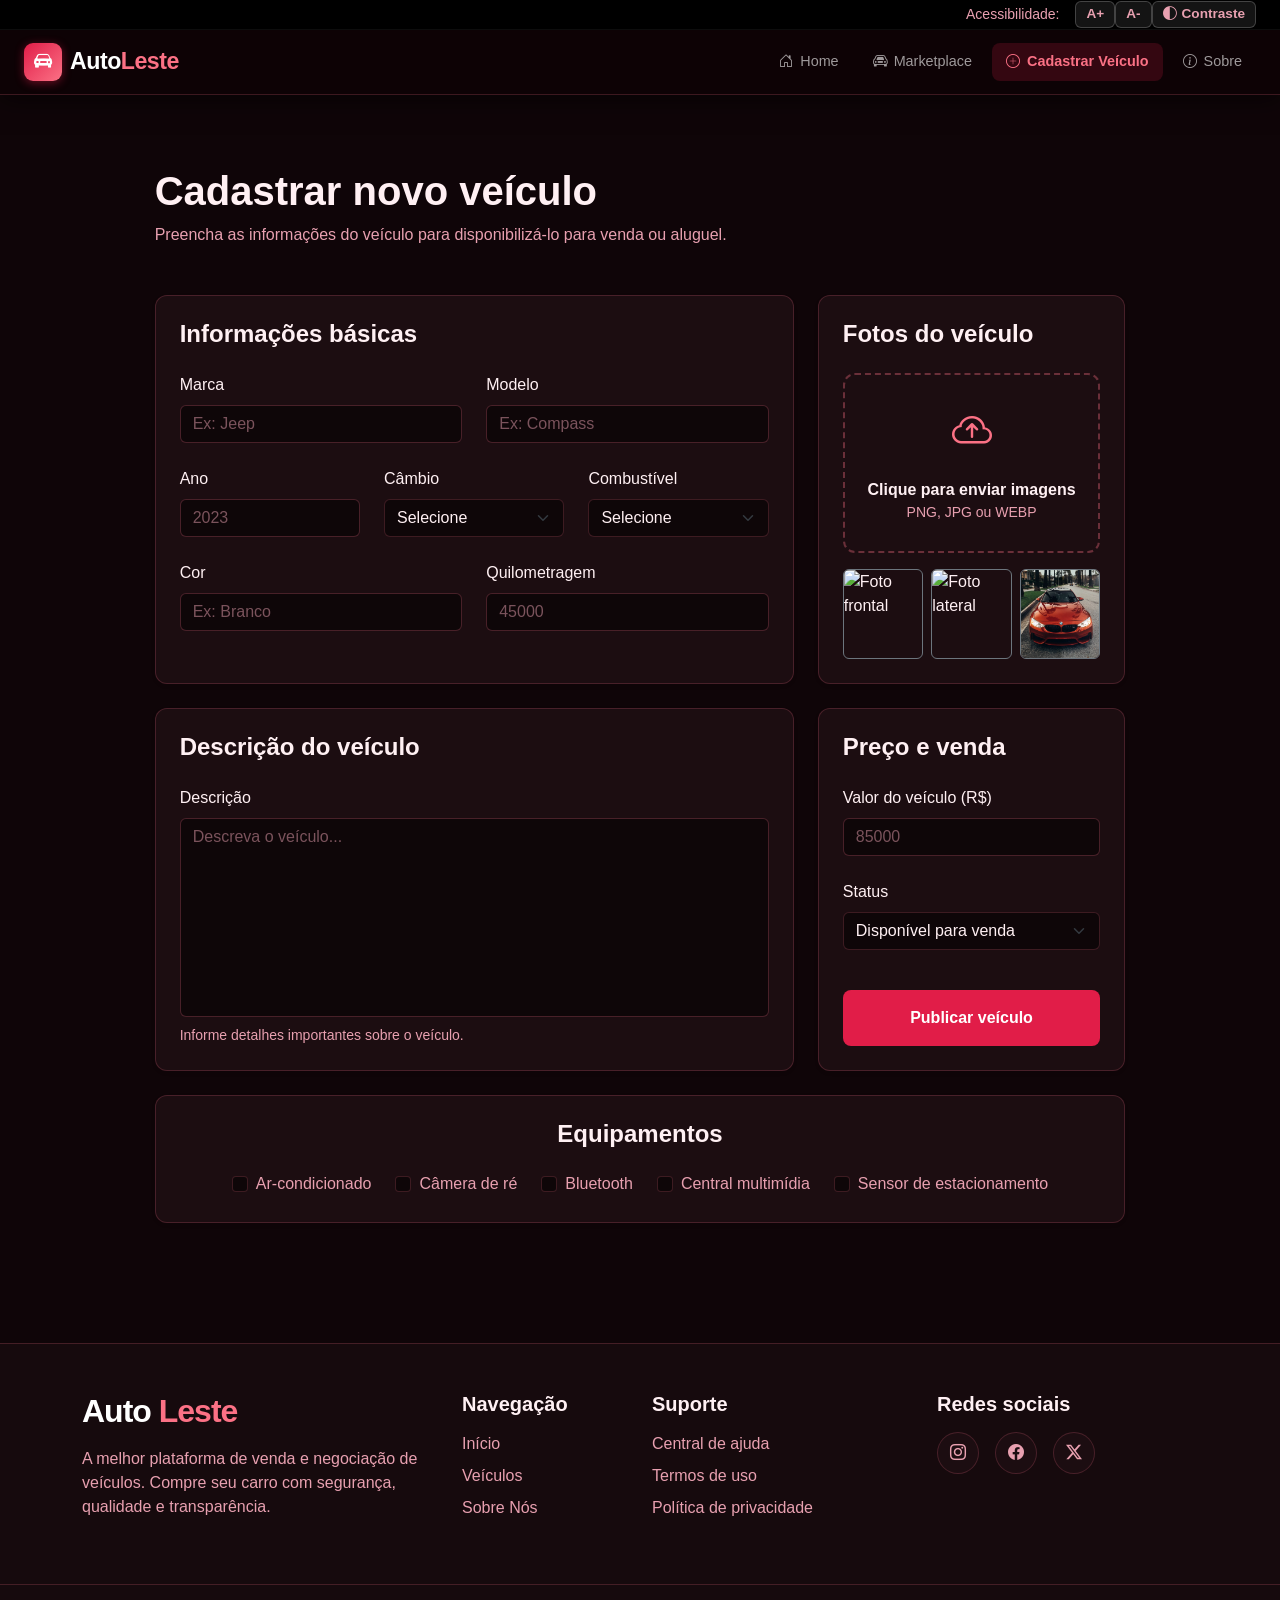
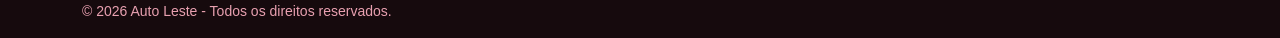
==== commit ae78288a: "Merge manual e implementação de recursos de acessibilidade" ====
--- a/cadastroVeiculo.html
+++ b/cadastroVeiculo.html
@@ -4,10 +4,16 @@
 <head>
     <meta charset="UTF-8">
     <meta name="viewport" content="width=device-width, initial-scale=1.0">
+    <link rel="preconnect" href="https://fonts.googleapis.com">
+    <link rel="preconnect" href="https://fonts.gstatic.com" crossorigin>
+    <link href="https://fonts.googleapis.com/css2?family=DM+Sans:opsz,wght@9..40,300;9..40,400;9..40,500;9..40,600&display=swap" rel="stylesheet">
     <link rel="stylesheet" href="./bootstrap/css/bootstrap.min.css">
     <link rel="stylesheet" href="https://cdn.jsdelivr.net/npm/bootstrap-icons@1.11.3/font/bootstrap-icons.min.css">
     <link rel="stylesheet" href="./css/style.css">
-    <title>Cadastro do Veículo</title>
+    
+    <script src="./js/script.js" defer></script>
+    
+    <title>Cadastro do Veículo - Auto Leste</title>
 </head>
 <body>
     
@@ -15,479 +21,293 @@
         Pular para o conteúdo principal
     </a>
 
-    <div class="container-fluid">
-        <div class="row">
-
-            <!-- CONTEÚDO -->
-            <main class="col-lg-10 p-5" id="conteudo-principal">
-
-                <!-- TÍTULO -->
-                <header class="mb-5">
+    <div class="header-wrapper">
+        <div class="accessibility-bar d-flex justify-content-end align-items-center px-4" aria-label="Menu de acessibilidade">
+            <span class="me-3 small text-muted d-none d-sm-inline">Acessibilidade:</span>
+            <button class="acc-btn" onclick="ajustarFonte(1)" aria-label="Aumentar tamanho da fonte">A+</button>
+            <button class="acc-btn" onclick="ajustarFonte(-1)" aria-label="Diminuir tamanho da fonte">A-</button>
+            <button class="acc-btn" onclick="toggleContraste()" aria-label="Alternar alto contraste">
+                <i class="bi bi-circle-half" aria-hidden="true"></i> Contraste
+            </button>
+        </div>
+    
+        <header class="topbar" role="banner">
+            <div class="topbar-brand">
+                <div class="brand-logo" aria-hidden="true">
+                    <i class="bi bi-car-front-fill"></i>
+                </div>
+                <div class="brand-title d-none d-sm-block ms-2">Auto<span style="color: var(--accent-pink);">Leste</span></div>
+            </div>
+    
+            <nav class="topbar-nav d-none d-lg-flex ms-auto" aria-label="Navegação principal">
+                <a href="index.html" class="topnav-link">
+                    <i class="bi bi-house-door" aria-hidden="true"></i> <span>Home</span>
+                </a>
+                <a href="marketplace.html" class="topnav-link">
+                    <i class="bi bi-car-front" aria-hidden="true"></i> <span>Marketplace</span>
+                </a>
+                <a href="cadastroVeiculo.html" class="topnav-link active">
+                    <i class="bi bi-plus-circle" aria-hidden="true"></i> <span>Cadastrar Veículo</span>
+                </a>
+                <a href="sobre.html" class="topnav-link">
+                    <i class="bi bi-info-circle" aria-hidden="true"></i> <span>Sobre</span>
+                </a>
+            </nav>
+    
+            <button class="hamburger-btn d-lg-none ms-auto" type="button" aria-label="Abrir menu de navegação" onclick="toggleMobileMenu()">
+                <span></span><span></span><span></span>
+            </button>
+        </header>
+    
+        <nav class="mobile-menu d-lg-none" id="mobileMenu" aria-label="Navegação mobile">
+            <a href="index.html" class="mobile-link"><i class="bi bi-house-door"></i> Home</a>
+            <a href="marketplace.html" class="mobile-link"><i class="bi bi-car-front"></i> Marketplace</a>
+            <a href="cadastroVeiculo.html" class="mobile-link"><i class="bi bi-plus-circle"></i> Cadastrar Veículo</a>
+            <a href="sobre.html" class="mobile-link"><i class="bi bi-info-circle"></i> Sobre Nós</a>
+        </nav>
+    </div>
+
+    <div class="container-fluid mt-4">
+        <div class="row justify-content-center">
+
+            <main class="col-lg-10 p-4 p-md-5" id="conteudo-principal">
+
+                <div class="mb-5">
                     <h1 class="fw-bold">
                         Cadastrar novo veículo
                     </h1>
                     <p class="text-muted">
-                        Preencha as informações do veículo para disponibilizá-lo para aluguel.
+                        Preencha as informações do veículo para disponibilizá-lo para venda ou aluguel.
                     </p>
-                </header>
-
-                <div class="row g-4">
-
-                    <!-- FORMULÁRIO -->
-                    <section class="col-lg-8" aria-labelledby="titulo-informacoes">
-
-                        <article class="card card-custom shadow-sm">
-                            <div class="card-body p-4">
-
-                                <h3 class="fw-bold fs-4 mb-4" id="titulo-informacoes">
-                                    Informações básicas
-                                </h3>
-
-                                <div class="row g-4">
-
-                                    <div class="col-md-6">
-                                        <label for="marca" class="form-label">
-                                            Marca
-                                        </label>
-
-                                        <input type="text" id="marca" class="form-control" placeholder="Ex: Jeep"
-                                            aria-required="true">
+                </div>
+
+                <form aria-label="Formulário de cadastro de veículo">
+                    
+                    <div class="row g-4 mb-4">
+                        
+                        <section class="col-lg-8" aria-labelledby="titulo-informacoes">
+                            <article class="card card-custom shadow-sm h-100">
+                                <div class="card-body p-4">
+                                    <h3 class="fw-bold fs-4 mb-4" id="titulo-informacoes">Informações básicas</h3>
+
+                                    <div class="row g-4">
+                                        <div class="col-md-6">
+                                            <label for="marca" class="form-label">Marca</label>
+                                            <input type="text" id="marca" class="form-control dash-input" placeholder="Ex: Jeep" aria-required="true">
+                                        </div>
+
+                                        <div class="col-md-6">
+                                            <label for="modelo" class="form-label">Modelo</label>
+                                            <input type="text" id="modelo" class="form-control dash-input" placeholder="Ex: Compass" aria-required="true">
+                                        </div>
+
+                                        <div class="col-md-4">
+                                            <label for="ano" class="form-label">Ano</label>
+                                            <input type="number" id="ano" class="form-control dash-input" placeholder="2023" aria-label="Ano do veículo">
+                                        </div>
+
+                                        <div class="col-md-4">
+                                            <label for="cambio" class="form-label">Câmbio</label>
+                                            <select class="form-select dash-input" id="cambio" aria-label="Selecione o câmbio">
+                                                <option>Selecione</option>
+                                                <option>Manual</option>
+                                                <option>Automático</option>
+                                            </select>
+                                        </div>
+
+                                        <div class="col-md-4">
+                                            <label for="combustivel" class="form-label">Combustível</label>
+                                            <select class="form-select dash-input" id="combustivel" aria-label="Selecione o combustível">
+                                                <option>Selecione</option>
+                                                <option>Flex</option>
+                                                <option>Gasolina</option>
+                                                <option>Diesel</option>
+                                            </select>
+                                        </div>
+
+                                        <div class="col-md-6">
+                                            <label for="cor" class="form-label">Cor</label>
+                                            <input type="text" id="cor" class="form-control dash-input" placeholder="Ex: Branco">
+                                        </div>
+
+                                        <div class="col-md-6">
+                                            <label for="quilometragem" class="form-label">Quilometragem</label>
+                                            <input type="number" id="quilometragem" class="form-control dash-input" placeholder="45000" aria-label="Quilometragem do veículo">
+                                        </div>
                                     </div>
-
-                                    <div class="col-md-6">
-                                        <label for="modelo" class="form-label">
-                                            Modelo
-                                        </label>
-
-                                        <input type="text" id="modelo" class="form-control" placeholder="Ex: Compass"
-                                            aria-required="true">
+                                </div>
+                            </article>
+                        </section>
+
+                        <aside class="col-lg-4" aria-label="Envio de fotos">
+                            <article class="card card-custom shadow-sm h-100">
+                                <div class="card-body p-4 d-flex flex-column">
+                                    <h3 class="fw-bold fs-4 mb-4">Fotos do veículo</h3>
+
+                                    <label class="upload-box w-100 d-flex flex-column justify-content-center align-items-center text-center p-3 flex-grow-1" for="fotosVeiculo" aria-label="Enviar fotos do veículo" style="cursor: pointer; height: auto; min-height: 180px;">
+                                        <i class="bi bi-cloud-arrow-up fs-1 mb-3" style="color: var(--accent-pink);" aria-hidden="true"></i>
+                                        <p class="mb-0 fw-semibold">Clique para enviar imagens</p>
+                                        <small class="text-muted">PNG, JPG ou WEBP</small>
+                                        <input type="file" id="fotosVeiculo" hidden multiple accept=".png,.jpg,.jpeg,.webp" aria-label="Selecionar imagens do veículo">
+                                    </label>
+
+                                    <div class="d-flex gap-2 mt-3 w-100">
+                                        <img src="https://images.unsplash.com/photo-1503376780353-7e6692767b70?q=80&w=1200&auto=format&fit=crop" 
+                                             class="rounded border border-secondary" 
+                                             style="flex: 1; height: 90px; object-fit: cover; min-width: 0;" 
+                                             alt="Foto frontal">
+                                             
+                                        <img src="https://images.unsplash.com/photo-1494976388531-d1058494cdd8?q=80&w=1200&auto=format&fit=crop" 
+                                             class="rounded border border-secondary" 
+                                             style="flex: 1; height: 90px; object-fit: cover; min-width: 0;" 
+                                             alt="Foto lateral">
+                                             
+                                        <img src="./img/campass_vermelho.png" 
+                                             class="rounded border border-secondary" 
+                                             style="flex: 1; height: 90px; object-fit: cover; min-width: 0;" 
+                                             alt="Foto interna">
                                     </div>
-
-                                    <div class="col-md-4">
-                                        <label for="ano" class="form-label">
-                                            Ano
-                                        </label>
-
-                                        <input type="number" id="ano" class="form-control" placeholder="2023"
-                                            aria-label="Ano do veículo">
+                                </div>
+                            </article>
+                        </aside>
+
+                    </div> <div class="row g-4 mb-4">
+                        
+                        <section class="col-lg-8" aria-labelledby="titulo-descricao">
+                            <article class="card card-custom shadow-sm h-100">
+                                <div class="card-body p-4 d-flex flex-column">
+                                    <h3 class="fw-bold fs-4 mb-4" id="titulo-descricao">Descrição do veículo</h3>
+                                    
+                                    <label for="descricao" class="form-label">Descrição</label>
+                                    <textarea id="descricao" class="form-control dash-input flex-grow-1" style="min-height: 130px;" placeholder="Descreva o veículo..." aria-describedby="descricao-ajuda"></textarea>
+                                    <small id="descricao-ajuda" class="text-muted mt-2">Informe detalhes importantes sobre o veículo.</small>
+                                </div>
+                            </article>
+                        </section>
+
+                        <aside class="col-lg-4" aria-label="Definição de preço">
+                            <article class="card card-custom shadow-sm h-100">
+                                <div class="card-body p-4 d-flex flex-column justify-content-between">
+                                    
+                                    <div>
+                                        <h3 class="fw-bold fs-4 mb-4">Preço e venda</h3>
+
+                                        <div class="mb-4">
+                                            <label for="valorVenda" class="form-label">Valor do veículo (R$)</label>
+                                            <input type="number" id="valorVenda" class="form-control dash-input" placeholder="85000" aria-label="Valor de venda do veículo">
+                                        </div>
+
+                                        <div class="mb-4">
+                                            <label for="disponibilidade" class="form-label">Status</label>
+                                            <select class="form-select dash-input" id="disponibilidade" aria-label="Selecione o status">
+                                                <option>Disponível para venda</option>
+                                                <option>Em negociação</option>
+                                                <option>Vendido</option>
+                                            </select>
+                                        </div>
                                     </div>
 
-                                    <div class="col-md-4">
-                                        <label for="cambio" class="form-label">
-                                            Câmbio
-                                        </label>
-
-                                        <select class="form-select" id="cambio" aria-label="Selecione o câmbio">
-                                            <option>
-                                                Selecione
-                                            </option>
-                                            <option>
-                                                Manual
-                                            </option>
-                                            <option>
-                                                Automático
-                                            </option>
-                                        </select>
+                                    <button class="btn dash-btn w-100 py-3 rounded-3 fw-semibold mt-3" aria-label="Publicar veículo">
+                                        Publicar veículo
+                                    </button>
+                                </div>
+                            </article>
+                        </aside>
+
+                    </div> <div class="row g-4 mb-4">
+                        <section class="col-12" aria-labelledby="titulo-equipamentos">
+                            <article class="card card-custom shadow-sm h-100">
+                                <div class="card-body p-4 text-center">
+                                    <h3 class="fw-bold fs-4 mb-4" id="titulo-equipamentos">Equipamentos</h3>
+
+                                    <div class="d-flex flex-wrap justify-content-center gap-4">
+                                        
+                                        <div class="form-check text-nowrap text-start">
+                                            <input class="form-check-input" type="checkbox" id="ar">
+                                            <label class="form-check-label" for="ar">Ar-condicionado</label>
+                                        </div>
+                                        
+                                        <div class="form-check text-nowrap text-start">
+                                            <input class="form-check-input" type="checkbox" id="camera">
+                                            <label class="form-check-label" for="camera">Câmera de ré</label>
+                                        </div>
+                                        
+                                        <div class="form-check text-nowrap text-start">
+                                            <input class="form-check-input" type="checkbox" id="bluetooth">
+                                            <label class="form-check-label" for="bluetooth">Bluetooth</label>
+                                        </div>
+                                        
+                                        <div class="form-check text-nowrap text-start">
+                                            <input class="form-check-input" type="checkbox" id="multimidia">
+                                            <label class="form-check-label" for="multimidia">Central multimídia</label>
+                                        </div>
+                                        
+                                        <div class="form-check text-nowrap text-start">
+                                            <input class="form-check-input" type="checkbox" id="sensor">
+                                            <label class="form-check-label" for="sensor">Sensor de estacionamento</label>
+                                        </div>
+
                                     </div>
-
-                                    <div class="col-md-4">
-                                        <label for="combustivel" class="form-label">
-                                            Combustível
-                                        </label>
-
-                                        <select class="form-select" id="combustivel"
-                                            aria-label="Selecione o combustível">
-                                            <option>
-                                                Selecione
-                                            </option>
-                                            <option>
-                                                Flex
-                                            </option>
-                                            <option>
-                                                Gasolina
-                                            </option>
-                                            <option>
-                                                Diesel
-                                            </option>
-                                        </select>
-                                    </div>
-
-                                    <div class="col-md-6">
-                                        <label for="cor" class="form-label">
-                                            Cor
-                                        </label>
-
-                                        <input type="text" id="cor" class="form-control" placeholder="Ex: Branco">
-                                    </div>
-
-                                    <div class="col-md-6">
-                                        <label for="quilometragem" class="form-label">
-                                            Quilometragem
-                                        </label>
-
-                                        <input type="number" id="quilometragem" class="form-control" placeholder="45000"
-                                            aria-label="Quilometragem do veículo">
-                                    </div>
-
-                                </div>
-                            </div>
-                        </article>
-
-                        <!-- DESCRIÇÃO -->
-                        <article class="card card-custom shadow-sm mt-4">
-                            <div class="card-body p-4">
-
-                                <h3 class="fw-bold fs-4 mb-4">
-                                    Descrição do veículo
-                                </h3>
-
-                                <label for="descricao" class="form-label">
-                                    Descrição
-                                </label>
-
-                                <textarea id="descricao" class="form-control" rows="6"
-                                    placeholder="Descreva o veículo..." aria-describedby="descricao-ajuda"></textarea>
-
-                                <small id="descricao-ajuda" class="text-muted">
-                                    Informe detalhes importantes sobre o veículo.
-                                </small>
-
-                            </div>
-                        </article>
-
-                        <!-- ITENS -->
-                        <article class="card card-custom shadow-sm mt-4">
-                            <div class="card-body p-4">
-
-                                <h3 class="fw-bold fs-4 mb-4">
-                                    Equipamentos
-                                </h3>
-
-                                <div class="row g-3">
-
-                                    <div class="col-md-4">
-                                        <div class="form-check">
-                                            <input class="form-check-input" type="checkbox" id="ar">
-                                            <label class="form-check-label" for="ar">
-                                                Ar-condicionado
-                                            </label>
-                                        </div>
-                                    </div>
-
-                                    <div class="col-md-4">
-                                        <div class="form-check">
-                                            <input class="form-check-input" type="checkbox" id="camera">
-                                            <label class="form-check-label" for="camera">
-                                                Câmera de ré
-                                            </label>
-                                        </div>
-                                    </div>
-
-                                    <div class="col-md-4">
-                                        <div class="form-check">
-                                            <input class="form-check-input" type="checkbox" id="bluetooth">
-                                            <label class="form-check-label" for="bluetooth">
-                                                Bluetooth
-                                            </label>
-                                        </div>
-                                    </div>
-
-                                    <div class="col-md-4">
-                                        <div class="form-check">
-                                            <input class="form-check-input" type="checkbox" id="multimidia">
-                                            <label class="form-check-label" for="multimidia">
-                                                Central multimídia
-                                            </label>
-                                        </div>
-                                    </div>
-
-                                    <div class="col-md-4">
-                                        <div class="form-check">
-                                            <input class="form-check-input" type="checkbox" id="sensor">
-                                            <label class="form-check-label" for="sensor">
-                                                Sensor de estacionamento
-                                            </label>
-                                        </div>
-                                    </div>
-
-                                </div>
-                            </div>
-                        </article>
-                    </section>
-
-                    <!-- LATERAL -->
-                    <aside class="col-lg-4" aria-label="Informações complementares">
-
-                        <!-- FOTOS -->
-                        <article class="card card-custom shadow-sm">
-                            <div class="card-body p-4">
-
-                                <h3 class="fw-bold fs-4 mb-4">
-                                    Fotos do veículo
-                                </h3>
-
-                                <label class="upload-box w-100" for="fotosVeiculo" aria-label="Enviar fotos do veículo">
-
-                                    <i class="bi bi-cloud-arrow-up fs-1 mb-3" aria-hidden="true"></i>
-
-                                    <p class="mb-0 fw-semibold">
-                                        Clique para enviar imagens
-                                    </p>
-
-                                    <small class="text-muted">
-                                        PNG, JPG ou WEBP
-                                    </small>
-
-                                    <input type="file" id="fotosVeiculo" hidden multiple accept=".png,.jpg,.jpeg,.webp"
-                                        aria-label="Selecionar imagens do veículo">
-                                </label>
-
-                                <!-- PREVIEW -->
-                                <div class="row g-3 mt-3">
-
-                                    <div class="col-4">
-                                        <img class="preview-image"
-                                            src="https://images.unsplash.com/photo-1503376780353-7e6692767b70?q=80&w=1200&auto=format&fit=crop"
-                                            alt="Foto frontal do veículo">
-                                    </div>
-
-                                    <div class="col-4">
-                                        <img class="preview-image"
-                                            src="https://images.unsplash.com/photo-1494976388531-d1058494cdd8?q=80&w=1200&auto=format&fit=crop"
-                                            alt="Foto lateral do veículo">
-                                    </div>
-
-                                    <div class="col-4">
-                                        <img class="preview-image"
-                                            src="https://images.unsplash.com/photo-1549399542-7e3f8b79c341?q=80&w=1200&auto=format&fit=crop"
-                                            alt="Foto interna do veículo">
-                                    </div>
-
-                                </div>
-                            </div>
-                        </article>
-
-                        <!-- PREÇO -->
-                        <article class="card card-custom shadow-sm mt-4">
-                            <div class="card-body p-4">
-
-                                <h3 class="fw-bold fs-4 mb-4">
-                                    Preço e disponibilidade
-                                </h3>
-
-                                <div class="mb-4">
-
-                                    <label for="valorDiaria" class="form-label">
-                                        Valor da diária
-                                    </label>
-
-                                    <input type="number" id="valorDiaria" class="form-control" placeholder="249.90"
-                                        aria-label="Valor da diária do veículo">
-                                </div>
-
-                                <div class="mb-4">
-
-                                    <label for="kmDia" class="form-label">
-                                        Quilometragem por dia
-                                    </label>
-
-                                    <input type="number" id="kmDia" class="form-control" placeholder="200"
-                                        aria-label="Quilometragem permitida por dia">
-                                </div>
-
-                                <div class="mb-4">
-
-                                    <label for="disponibilidade" class="form-label">
-                                        Disponibilidade
-                                    </label>
-
-                                    <select class="form-select" id="disponibilidade"
-                                        aria-label="Selecione a disponibilidade">
-                                        <option>
-                                            Todos os dias
-                                        </option>
-                                        <option>
-                                            Apenas finais de semana
-                                        </option>
-                                        <option>
-                                            Personalizado
-                                        </option>
-                                    </select>
-                                </div>
-
-                                <button class="btn btn-orange w-100 py-3 rounded-4 fw-semibold"
-                                    aria-label="Publicar veículo para aluguel">
-                                    Publicar veículo
-                                </button>
-
-                            </div>
-                        </article>
-                    </aside>
-                </div>
+                                </div>
+                            </article>
+                        </section>
+                    </div> </form>
             </main>
         </div>
     </div>
+    
     <footer class="footer-custom mt-5" role="contentinfo" aria-label="Rodapé do site">
-
         <div class="container py-5">
 
             <div class="row g-4">
 
-                <!-- LOGO -->
                 <section class="col-lg-4" aria-labelledby="titulo-footer">
-
                     <h2 class="fw-bold" id="titulo-footer">
-                        DriveEasy
+                        <span class="text-white">Auto </span><span style="color: var(--accent-pink);">Leste</span>
                     </h2>
-
                     <p class="text-muted mt-3">
-                        Plataforma de aluguel de veículos onde proprietários
-                        podem anunciar seus carros de forma simples e segura.
+                        A melhor plataforma de venda e negociação de veículos. Compre seu carro com segurança, qualidade e transparência.
                     </p>
-
                 </section>
 
-                <!-- LINKS -->
                 <nav class="col-lg-2 col-6" aria-labelledby="navegacao-footer">
-
-                    <h3 class="fw-bold mb-3 fs-5" id="navegacao-footer">
-                        Navegação
-                    </h3>
-
+                    <h3 class="fw-bold mb-3 fs-5" id="navegacao-footer">Navegação</h3>
                     <ul class="list-unstyled d-flex flex-column gap-2" role="list">
-
-                        <li>
-
-                            <a href="#" class="text-decoration-none text-muted" aria-label="Ir para a página inicial">
-                                Início
-                            </a>
-
-                        </li>
-
-                        <li>
-
-                            <a href="#" class="text-decoration-none text-muted"
-                                aria-label="Ir para a página de veículos">
-                                Veículos
-                            </a>
-
-                        </li>
-
-                        <li>
-
-                            <a href="#" class="text-decoration-none text-muted"
-                                aria-label="Ir para a página de reservas">
-                                Reservas
-                            </a>
-
-                        </li>
-
-                        <li>
-
-                            <a href="#" class="text-decoration-none text-muted"
-                                aria-label="Ir para a página de contato">
-                                Contato
-                            </a>
-
-                        </li>
-
+                        <li><a href="index.html" class="text-decoration-none text-muted" aria-label="Ir para a página inicial">Início</a></li>
+                        <li><a href="marketplace.html" class="text-decoration-none text-muted" aria-label="Ir para a página de veículos">Veículos</a></li>
+                        <li><a href="sobre.html" class="text-decoration-none text-muted" aria-label="Ir para a página sobre nós">Sobre Nós</a></li>
                     </ul>
-
                 </nav>
 
-                <!-- SUPORTE -->
                 <section class="col-lg-3 col-6" aria-labelledby="suporte-footer">
-
-                    <h3 class="fw-bold mb-3 fs-5" id="suporte-footer">
-                        Suporte
-                    </h3>
-
+                    <h3 class="fw-bold mb-3 fs-5" id="suporte-footer">Suporte</h3>
                     <ul class="list-unstyled d-flex flex-column gap-2" role="list">
-
-                        <li>
-
-                            <a href="#" class="text-decoration-none text-muted" aria-label="Abrir central de ajuda">
-                                Central de ajuda
-                            </a>
-
-                        </li>
-
-                        <li>
-
-                            <a href="#" class="text-decoration-none text-muted" aria-label="Abrir termos de uso">
-                                Termos de uso
-                            </a>
-
-                        </li>
-
-                        <li>
-
-                            <a href="#" class="text-decoration-none text-muted"
-                                aria-label="Abrir política de privacidade">
-                                Política de privacidade
-                            </a>
-
-                        </li>
-
+                        <li><a href="#" class="text-decoration-none text-muted" aria-label="Abrir central de ajuda">Central de ajuda</a></li>
+                        <li><a href="#" class="text-decoration-none text-muted" aria-label="Abrir termos de uso">Termos de uso</a></li>
+                        <li><a href="#" class="text-decoration-none text-muted" aria-label="Abrir política de privacidade">Política de privacidade</a></li>
                     </ul>
-
                 </section>
 
-                <!-- REDES -->
                 <section class="col-lg-3" aria-labelledby="redes-footer">
-
-                    <h3 class="fw-bold mb-3 fs-5" id="redes-footer">
-                        Redes sociais
-                    </h3>
-
+                    <h3 class="fw-bold mb-3 fs-5" id="redes-footer">Redes sociais</h3>
                     <div class="d-flex gap-3" role="group" aria-label="Links para redes sociais">
-
-                        <a href="#" class="btn btn-light rounded-circle" aria-label="Instagram da DriveEasy">
-
-                            <i class="bi bi-instagram" aria-hidden="true"></i>
-
-                        </a>
-
-                        <a href="#" class="btn btn-light rounded-circle" aria-label="Facebook da DriveEasy">
-
-                            <i class="bi bi-facebook" aria-hidden="true"></i>
-
-                        </a>
-
-                        <a href="#" class="btn btn-light rounded-circle" aria-label="Twitter X da DriveEasy">
-
-                            <i class="bi bi-twitter-x" aria-hidden="true"></i>
-
-                        </a>
-
-                        <a href="#" class="btn btn-light rounded-circle" aria-label="LinkedIn da DriveEasy">
-
-                            <i class="bi bi-linkedin" aria-hidden="true"></i>
-
-                        </a>
-
+                        <a href="#" class="btn btn-light rounded-circle social-btn" aria-label="Instagram da Auto Leste"><i class="bi bi-instagram" aria-hidden="true"></i></a>
+                        <a href="#" class="btn btn-light rounded-circle social-btn" aria-label="Facebook da Auto Leste"><i class="bi bi-facebook" aria-hidden="true"></i></a>
+                        <a href="#" class="btn btn-light rounded-circle social-btn" aria-label="Twitter X da Auto Leste"><i class="bi bi-twitter-x" aria-hidden="true"></i></a>
                     </div>
-
                 </section>
 
             </div>
-
         </div>
 
-        <!-- COPYRIGHT -->
-        <div class="border-top">
-
+        <div class="border-top" style="border-color: rgba(251,113,133,.2) !important;">
             <div class="container py-3 d-flex flex-column flex-md-row justify-content-between align-items-center">
-
-                <p class="mb-0 text-muted">
-                    © 2026 DriveEasy - Todos os direitos reservados.
+                <p class="mb-0 text-muted small">
+                    © 2026 Auto Leste - Todos os direitos reservados.
                 </p>
-
             </div>
-
         </div>
-
     </footer>
+
 </body>
-
 </html>
--- a/css/style.css
+++ b/css/style.css
@@ -1,52 +1,145 @@
+@charset "UTF-8";
+
+/* ════════════════════════════════
+   VARIÁVEIS (Herdadas do Dash)
+════════════════════════════════ */
+:root {
+    --bg: #0f0508;
+    --card-bg: #1c0d11;
+    --border: rgba(251,113,133,.2);
+    --text-main: #fff0f3;
+    --text-muted: #e8a0b0;
+    --accent: #e11d48;
+    --accent-pink: #fb7185;
+    --accent-light: rgba(225,29,72,.18);
+    --radius: 12px;
+    --shadow: 0 4px 24px rgba(0,0,0,.6);
+}
+
 /* 1. CONFIGURAÇÃO GERAL */
-/* Aplica a fonte DM Sans que você importou no HTML para toda a página */
 body {
     font-family: 'DM Sans', sans-serif;
-    background-color: #f8f9fa; 
-}
-
-/* 2. IMAGENS DOS CARROS */
-/* Trava a altura, coloca o fundo cinza exato da imagem e impede que a foto seja cortada */
+    background-color: var(--bg); 
+    color: var(--text-main);
+}
+
+/* Sobrescrevendo cores de texto do Bootstrap */
+.text-muted { color: var(--text-muted) !important; }
+.text-dark { color: var(--text-main) !important; }
+h1, h2, h3, h4, h5, h6 { color: var(--text-main); }
+
+/* 2. CLASSES DE TEMA (Baseadas no Dashboard) */
+.dash-section {
+    background-color: var(--card-bg);
+    border: 1px solid var(--border) !important;
+    border-radius: var(--radius);
+    box-shadow: var(--shadow);
+}
+
+.dash-card {
+    background-color: var(--card-bg);
+    border: 1px solid var(--border);
+    border-radius: var(--radius);
+    color: var(--text-main);
+    transition: transform 0.2s ease, box-shadow 0.2s ease;
+}
+
+.dash-card:hover {
+    transform: translateY(-5px);
+    box-shadow: 0 8px 32px rgba(225,29,72,.15) !important;
+}
+
+/* 3. FORMULÁRIOS (Inputs, Selects e Checkboxes) */
+.dash-input {
+    background-color: rgba(0, 0, 0, 0.5) !important;
+    border: 1px solid var(--border) !important;
+    color: var(--text-main) !important;
+}
+
+.dash-input:focus {
+    background-color: #160a0d !important;
+    border-color: var(--accent-pink) !important;
+    box-shadow: 0 0 0 0.25rem var(--accent-light) !important;
+}
+
+.dash-input::placeholder {
+    color: rgba(232,160,176,.5) !important;
+}
+
+.form-check-input {
+    background-color: rgba(0, 0, 0, 0.5);
+    border-color: var(--border);
+}
+
+.form-check-input:checked {
+    background-color: var(--accent);
+    border-color: var(--accent);
+}
+
+/* 4. BOTÕES */
+.dash-btn {
+    background-color: var(--accent);
+    border: none;
+    color: #fff;
+    font-weight: 600;
+    transition: background-color 0.15s;
+}
+
+.dash-btn:hover {
+    background-color: var(--accent-pink);
+    color: #fff;
+}
+
+.dash-btn-outline {
+    background-color: transparent;
+    border: 1px solid var(--border);
+    color: var(--accent-pink);
+}
+
+.dash-btn-outline:hover, .dash-btn-outline.active {
+    background-color: var(--accent-light);
+    color: var(--accent-pink);
+}
+
+.dash-btn-icon {
+    background-color: var(--card-bg);
+    border: 1px solid var(--border);
+    color: var(--accent-pink);
+    width: 35px;
+    height: 35px;
+    display: flex;
+    align-items: center;
+    justify-content: center;
+    transition: background-color 0.2s, color 0.2s;
+}
+
+.dash-btn-icon:hover {
+    background-color: var(--accent);
+    color: #fff;
+}
+
+/* 5. IMAGENS E LAYOUT ESPECÍFICO */
 .img-carro {
     height: auto;
     width: 100%;
-   
     object-fit: contain; 
-}
-
-/* 3. EFEITO NOS CARTÕES (HOVER) */
-/* Faz o cartão "pular" um pouquinho e ganhar sombra ao passar o mouse */
-.card {
-    transition: transform 0.2s ease, box-shadow 0.2s ease;
-}
-
-.card:hover {
-    transform: translateY(-5px);
-    box-shadow: 0 10px 20px rgba(0,0,0,0.1) !important;
-}
-
-/* 4. BOTÃO DE FAVORITO (CORAÇÃO) */
-/* Deixa o botão redondo perfeitamente centralizado e muda de cor ao passar o mouse */
-.card .position-absolute .btn {
-    width: 35px;
-    height: 35px;
-    display: flex;
-    align-items: center;
-    justify-content: center;
-    font-size: 1.2rem;
-    transition: background-color 0.2s, color 0.2s;
-}
-
-.card .position-absolute .btn:hover {
-    background-color: #dc3545; /* Fica vermelho ao passar o mouse */
-    color: white;
-}
-
-/* 5. RODAPÉ */
-/* Mantém a altura que estava no seu código HTML */
+    border-bottom: 1px solid var(--border);
+    background-color: #fff; 
+    border-top-left-radius: calc(var(--radius) - 1px);
+    border-top-right-radius: calc(var(--radius) - 1px);
+}
+
+.linha-destaque {
+    width: 60px;
+    height: 4px;
+    background-color: var(--accent);
+    border-radius: 2px;
+}
+
 .rodape-site {
-    height: 400px;
-    background-color: #e9ecef;
+    height: 150px;
+    background-color: var(--card-bg);
+    border-top: 1px solid var(--border);
     margin-top: 40px;
 }
 
@@ -63,8 +156,8 @@
     display: flex;
     align-items: center;
     justify-content: center;
-    font-size: 30px;
-    box-shadow: 2px 2px 10px rgba(0,0,0,0.2);
+    font-size: 1.875rem; 
+    box-shadow: var(--shadow);
     z-index: 1000;
     text-decoration: none;
     transition: background-color 0.2s;
@@ -75,171 +168,180 @@
     color: white;
 }
 
-:root{
-    --bg:#0f0508;
-    --bg-secondary:#160a0d;
-    --card:#1c0d11;
-    --primary:#e11d48;
-    --secondary:#fb7185;
-    --text:#fff0f3;
-    --muted:#e8a0b0;
-}
-
-body{
-    background: var(--bg);
-    color: var(--text);
-    font-family: Arial, sans-serif;
-}
-
-/* NAVBAR */
-
-.custom-navbar{
-    background: rgba(15,5,8,.95);
-    border-bottom: 1px solid rgba(251,113,133,.15);
-}
-
-.logo{
-    font-size: 2rem;
-    font-weight: 800;
-    color: white !important;
-}
-
-.logo span{
-    color: var(--primary);
-}
-
-.nav-link{
-    color: var(--text) !important;
-}
-
-.nav-link.active{
-    color: var(--primary) !important;
-}
-
-.btn-login{
-    color: white;
-    border: 1px solid rgba(251,113,133,.2);
-}
-
-.btn-login:hover{
-    background: rgba(251,113,133,.1);
-}
-
-/* BOTÕES */
-
-.btn-primary-custom{
-    background: linear-gradient(
-        135deg,
-        var(--primary),
-        var(--secondary)
-    );
-    border: none;
-    color: white;
-    padding: 14px 28px;
-    border-radius: 12px;
-}
-
-.btn-secondary-custom{
-    background: transparent;
-    border: 1px solid rgba(251,113,133,.3);
-    color: white;
-    padding: 14px 28px;
-    border-radius: 12px;
-}
-
-.btn-secondary-custom:hover{
-    background: rgba(251,113,133,.1);
-}
-
-/* HERO */
-
-.hero{
-    min-height: 90vh;
-    display: flex;
-    align-items: center;
-    position: relative;
-}
-
-.hero::before{
-    content:"";
-    position:absolute;
-    inset:0;
-    background:
-    radial-gradient(
-        circle at right,
-        rgba(225,29,72,.25),
-        transparent 45%
-    );
-}
-
-.hero-tag{
-    display:inline-block;
-    padding:8px 16px;
-    border-radius:30px;
-    border:1px solid rgba(251,113,133,.2);
-    color:var(--secondary);
-}
-
-.hero-title{
-    font-size:4rem;
-    font-weight:800;
-    line-height:1.1;
-    margin-top:25px;
-}
-
-.hero-title span{
-    color:var(--primary);
-}
-
-.hero-description{
-    color:var(--muted);
-    font-size:1.2rem;
-    margin:25px 0;
-}
-
-.hero-car{
-    max-width:700px;
-    animation:float 4s ease infinite;
-}
-
-@keyframes float{
-
-    0%,100%{
-        transform:translateY(0);
-    }
-
-    50%{
-        transform:translateY(-12px);
-    }
-
-}
-
 /* ════════════════════════════════
-   VARIÁVEIS GLOBAIS
-   (necessárias para o sidebar)
+   CABEÇALHO & ACESSIBILIDADE (Suas Alterações)
 ════════════════════════════════ */
 :root {
-    --sidebar-w:   220px;
-    --topbar-h:    0px;           /* ajuste se adicionar uma topbar futuramente */
-    --sidebar-bg:  #160a0d;
-    --border:      rgba(251,113,133,.2);
-    --text-muted:  #e8a0b0;
-}
+    --topbar-h: 65px;
+    --acc-bar-h: 30px;
+}
+
+body {
+    padding-top: calc(var(--topbar-h) + var(--acc-bar-h)); 
+    transition: background-color 0.3s, color 0.3s;
+}
+
+.header-wrapper {
+    position: fixed;
+    top: 0; left: 0; right: 0;
+    z-index: 1050;
+    background: #0d0205;
+    box-shadow: 0 4px 24px rgba(0,0,0,.6);
+}
+
+/* Barra de Acessibilidade */
+.accessibility-bar {
+    height: var(--acc-bar-h);
+    background-color: #000;
+    border-bottom: 1px solid rgba(255,255,255,0.05);
+    padding-top: 5px;    
+    padding-bottom: 5px;
+}
+
+.acc-btn {
+    background: rgba(255, 255, 255, 0.08); 
+    border: 1px solid rgba(255, 255, 255, 0.2); 
+    border-radius: 6px; 
+    color: var(--text-muted);
+    font-size: 0.85rem; 
+    font-weight: 600;
+    padding: 2px 10px; 
+    cursor: pointer;
+    transition: all 0.2s ease;
+    display: flex;
+    align-items: center;
+    gap: 5px;
+}
+
+.acc-btn:hover, .acc-btn:focus-visible {
+    background: rgba(255, 255, 255, 0.15); 
+    border-color: rgba(255, 255, 255, 0.4); 
+    color: #fff;
+    outline: none;
+}
+
+/* Topbar Principal */
+.topbar {
+    height: var(--topbar-h);
+    display: flex;
+    align-items: center;
+    padding: 0 24px;
+    border-bottom: 1px solid var(--border);
+    background: #0d0205;
+}
+
+.topbar-nav {
+    display: flex;
+    gap: 6px;
+    align-items: center;
+}
+
+.topnav-link {
+    display: flex; align-items: center; gap: 7px;
+    padding: 8px 14px;
+    border-radius: 8px;
+    font-size: 0.9rem; 
+    font-weight: 500;
+    color: rgba(255,255,255,.6);
+    transition: background .15s, color .15s;
+    text-decoration: none;
+}
+
+.topnav-link:hover {
+    background: rgba(255,255,255,.07); 
+    color: #fff;
+}
+
+.topnav-link.active {
+    background: var(--accent-light);
+    color: var(--accent-pink);
+    font-weight: 600;
+}
+
+/* Marca (Logo) */
+.topbar-brand {
+    display: flex;
+    align-items: center;
+}
+
+.brand-logo {
+    width: 38px; height: 38px;
+    background: linear-gradient(135deg, var(--accent), var(--accent-pink));
+    border-radius: 9px;
+    display: grid; place-items: center;
+    font-size: 1.15rem; 
+    color: #fff;
+    box-shadow: 0 2px 10px rgba(225,29,72,.45);
+}
+
+.brand-title {
+    font-size: 1rem; 
+    font-weight: 700; 
+    color: #fff;
+    letter-spacing: -0.5px;
+}
+
+/* Menu Mobile Toggle */
+.hamburger-btn {
+    display: flex; flex-direction: column; justify-content: center; gap: 5px;
+    width: 38px; height: 38px;
+    background: transparent; border: 1px solid var(--border); border-radius: 8px;
+    cursor: pointer; padding: 6px 7px;
+    transition: background .15s;
+    margin-right: 15px;
+}
+.hamburger-btn span {
+    display: block; width: 100%; height: 2px;
+    background: var(--accent-pink); border-radius: 2px;
+}
+.hamburger-btn:hover { background: rgba(251,113,133,.1); }
+
+/* Layout Menu Mobile Aberto */
+.mobile-menu {
+    display: none;
+    background: var(--card-bg);
+    border-bottom: 1px solid var(--border);
+    padding: 15px 24px;
+    flex-direction: column;
+    gap: 8px;
+}
+
+.mobile-menu.open { display: flex; }
+
+.mobile-link {
+    padding: 10px 15px;
+    border-radius: 8px;
+    color: rgba(255,255,255,.7);
+    text-decoration: none;
+    display: flex; align-items: center; gap: 10px;
+    font-weight: 500;
+    font-size: 0.95rem; 
+}
+.mobile-link:hover { background: rgba(255,255,255,.05); color: #fff; }
+.mobile-link.active { background: var(--accent-light); color: var(--accent-pink); }
 
 /* ════════════════════════════════
-   LAYOUT PRINCIPAL
-   Empurra o conteúdo para a direita
-   do sidebar fixo
+   TEMA DE ALTO CONTRASTE (Suas Alterações)
 ════════════════════════════════ */
-.main-content {
-    margin-left: var(--sidebar-w);
-    min-height: 100vh;
-    padding: 24px;
-}
-
-/* ════════════════════════════════════════════════════════════
- ///////////////// CADASTRO VEICULO ////////////////////////////  
- ══════════════════════════════════════════════════════════════ */
+body.alto-contraste {
+    --bg: #000 !important;
+    --card-bg: #000 !important;
+    --border: #ff0 !important;
+    --text-main: #fff !important;
+    --text-muted: #fff !important;
+    --accent: #000 !important;
+    --accent-pink: #ff0 !important;
+    --accent-light: #333 !important;
+    --shadow: none !important;
+}
+
+body.alto-contraste .brand-logo { background: #fff; color: #000; box-shadow: none; }
+body.alto-contraste .acc-btn { color: #ff0; }
+body.alto-contraste .dash-btn { background: #ff0; color: #000; }
+
+/* ════════════════════════════════
+   CADASTRO E VISUALIZAÇÃO DE VEÍCULOS (Alterações do Grupo)
+════════════════════════════════ */
 
 /* IMAGENS */
 .vehicle-image{
@@ -248,39 +350,19 @@
     object-fit: cover;
     border-radius: 12px;
     border: 1px solid rgba(251,113,133,.2);
-}
-
-.thumbnail{
+    box-shadow: 0 4px 24px rgba(0,0,0,.45);
+}
+
+.img-preview-fixa {
     width: 100%;
-    height: 100px;
-    object-fit: cover;
-    border-radius: 12px;
-    cursor: pointer;
-    transition: .3s;
-    border: 1px solid rgba(251,113,133,.2);
-}
-
-.thumbnail:hover{
-    transform: scale(1.02);
-    border-color: #fb7185;
-}
-
-/* CARDS */
-.details-card,
-.card-custom{
-    background: #1c0d11;
-    border: 1px solid rgba(251,113,133,.2);
-    border-radius: 12px;
-    color: #fff0f3;
-    box-shadow: 0 4px 24px rgba(0,0,0,.4);
-}
-
-/* BOTÕES */
+    height: 100px !important;
+    object-fit: cover !important;
+    border-radius: 6px;
+}
+
 .btn-orange{
     background: linear-gradient(135deg,#e11d48,#fb7185);
-    color: white;
     border: none;
-    font-weight: 600;
 }
 
 .btn-orange:hover{
@@ -305,6 +387,39 @@
     padding: 20px;
     text-align: center;
     height: 100%;
+    color: #fff0f3;
+    transition: .3s;
+}
+
+.feature-card:hover{
+    border-color: #fb7185;
+    transform: translateY(-3px);
+}
+
+.feature-card i{
+    color: #fb7185;
+}
+
+/* SIDEBAR */
+.sidebar{
+    min-height: 100vh;
+    background-color: #160a0d;
+    border-right: 1px solid rgba(251,113,133,.2);
+}
+
+.sidebar-link{
+    text-decoration: none;
+    color: #e8a0b0;
+    padding: 12px 16px;
+    border-radius: 8px;
+    display: flex;
+    align-items: center;
+    gap: 12px;
+    transition: .2s;
+}
+
+.sidebar-link:hover{
+    background-color: rgba(251,113,133,.12);
     color: #fff0f3;
 }
 
@@ -315,24 +430,6 @@
     height: 220px;
     display: flex;
     align-items: center;
-    justify-content: center;
-    flex-direction: column;
-    background-color: #160a0d;
-    cursor: pointer;
-    color: #e8a0b0;
-}
-
-.upload-box:hover{
-    background-color: #1c0d11;
-    border-color: #fb7185;
-}
-
-.preview-image{
-    width: 100%;
-    height: 100px;
-    object-fit: cover;
-    border-radius: 8px;
-    border: 1px solid rgba(251,113,133,.2);
 }
 
 /* FORMULÁRIOS */
@@ -364,35 +461,13 @@
     color: #e8a0b0;
 }
 
-.form-check-input:checked{
-    background-color: #e11d48;
-    border-color: #e11d48;
-}
-
-/* TEXTOS */
-.text-muted{
-    color: #e8a0b0 !important;
-}
-
-h1,h2,h3,h4,h5,h6{
-    color: #fff0f3;
-}
-
-/* FOOTER */
+/* FOOTER CUSTOMIZADO */
 footer{
     background-color: #160a0d !important;
     border-top: 1px solid rgba(251,113,133,.2) !important;
 }
 
-footer .text-muted{
-    color: #e8a0b0 !important;
-}
-
-footer a{
-    color: #e8a0b0 !important;
-}
-
-footer a:hover{
+footer a:hover, .footer-custom a:hover{
     color: #fb7185 !important;
 }
 
@@ -405,6 +480,19 @@
 footer .btn-light:hover{
     background-color: rgba(225,29,72,.15);
     border-color: #fb7185;
+}
+
+.footer-custom{
+    background: #160a0d;
+    border-top: 1px solid rgba(251,113,133,.2);
+}
+
+.footer-custom h2, .footer-custom h3{
+    color: #fff0f3;
+}
+
+.footer-custom a, .footer-custom .text-muted{
+    color: #e8a0b0 !important;
 }
 
 /* ACESSIBILIDADE */
@@ -415,19 +503,6 @@
 
 textarea{
     resize: none;
-}
-
-/* ════════════════════════════════════════════════════════════
- ///////////////CADASTRO VEICULO FIM ////////////////////////  
- ══════════════════════════════════════════════════════════════ */
-
-/* ════════════════════════════════════════════════════════════
- /////////////// VISUALIZAÇÃO VEICULO ////////////////////////  
- ══════════════════════════════════════════════════════════════ */
-
-body{
-    background-color: #0f0508 !important;
-    color: #fff0f3;
 }
 
 /* BADGE SUV */
@@ -452,14 +527,12 @@
     color: #e8a0b0;
 }
 
-/* CARACTERÍSTICAS */
-.feature-card:hover{
-    border-color: #fb7185;
-    transform: translateY(-3px);
-}
-
-.feature-card i{
-    color: #fb7185;
+/* CARDS DETALHES */
+.details-card, .card-custom{
+    background: #1c0d11;
+    border: 1px solid rgba(251,113,133,.2);
+    color: #fff0f3;
+    border-radius: 12px;
 }
 
 /* AVALIAÇÕES */
@@ -472,9 +545,12 @@
 }
 
 /* GALERIA */
-.vehicle-image{
-    border: 1px solid rgba(251,113,133,.2);
-    box-shadow: 0 4px 24px rgba(0,0,0,.45);
+.thumbnail{
+    border: 1px solid rgba(251,113,133,.2);
+}
+
+.thumbnail:hover{
+    border-color: #fb7185;
 }
 
 /* SOCIAL */
@@ -496,162 +572,30 @@
     color: #fff0f3;
 }
 
-/* FOOTER CUSTOMIZADO */
-.footer-custom{
-    background: #160a0d;
-    border-top: 1px solid rgba(251,113,133,.2);
-}
-
-.footer-custom h2,
-.footer-custom h3{
-    color: #fff0f3;
-}
-
-.footer-custom a{
-    color: #e8a0b0 !important;
-}
-
-.footer-custom a:hover{
-    color: #fb7185 !important;
-}
-
-.footer-custom .text-muted{
-    color: #e8a0b0 !important;
-}
-
-/* IMAGENS DOS CARROS */
-.img-carro {
-    height: auto;
+
+/* Marca (Logo) */
+.brand-title {
+    font-family: 'DM Sans', sans-serif; /* Força a mesma fonte */
+    font-size: 1.45rem; /* Aumenta o tamanho (equivalente a uns 23px) */
+    font-weight: 800; /* Deixa a letra bem grossa (Extra Bold) */
+    color: #fff;
+    letter-spacing: -0.5px; /* Junta um pouquinho as letras */
+    line-height: 1;
+}
+
+#titulo-footer {
+    font-family: 'DM Sans', sans-serif;
+    font-size: 2rem;
+    font-weight: 800;
+    letter-spacing: -1px;
+}
+
+
+/* AJUSTE DAS FOTOS DE PREVIEW (CADASTRO DE VEÍCULOS) */
+.preview-image {
     width: 100%;
-    object-fit: contain;
-}
-
-/* EFEITO NOS CARTÕES (HOVER) */
-.card {
-    transition: transform 0.2s ease, box-shadow 0.2s ease;
-}
-
-.card:hover {
-    transform: translateY(-5px);
-    box-shadow: 0 10px 20px rgba(0,0,0,0.1) !important;
-}
-
-/* BOTÃO DE FAVORITO (CORAÇÃO) */
-.card .position-absolute .btn {
-    width: 35px;
-    height: 35px;
-    display: flex;
-    align-items: center;
-    justify-content: center;
-    font-size: 1.2rem;
-    transition: background-color 0.2s, color 0.2s;
-}
-
-.card .position-absolute .btn:hover {
-    background-color: #dc3545;
-    color: white;
-}
-
-/* RODAPÉ */
-.rodape-site {
-    height: 400px;
-    background-color: #e9ecef;
-    margin-top: 40px;
-}
-
-/* BOTÃO FLUTUANTE DO WHATSAPP */
-.btn-whatsapp-flutuante {
-    position: fixed;
-    bottom: 20px;
-    right: 20px;
-    background-color: #25d366;
-    color: white;
-    border-radius: 50%;
-    width: 60px;
-    height: 60px;
-    display: flex;
-    align-items: center;
-    justify-content: center;
-    font-size: 30px;
-    box-shadow: 2px 2px 10px rgba(0,0,0,0.2);
-    z-index: 1000;
-    text-decoration: none;
-    transition: background-color 0.2s;
-}
-
-.btn-whatsapp-flutuante:hover {
-    background-color: #128c7e;
-    color: white;
-}
-/* ════════════════════════════════════════════════════════════
- /////////////// VISUALIZAÇÃO VEICULO FIM ////////////////////////  
- ══════════════════════════════════════════════════════════════ */
-
- /* ════════════════════════════════════════════════════════════
- ///////////////////////////// HOME    ////////////////////////  
- ══════════════════════════════════════════════════════════════ */
-
- body{
-    background:#0f0508;
-    color:#fff;
-}
-
-.layout{
-    display:flex;
-}
-
-.sidebar{
-    width:280px;
-    min-height:100vh;
-    background:#160a0d;
-    padding:25px;
-    border-right:1px solid rgba(251,113,133,.2);
-}
-
-.content-area{
-    flex:1;
-}
-
-.sidebar-link{
-    color:#fff;
-    text-decoration:none;
-    padding:12px 15px;
-    border-radius:10px;
-    transition:.3s;
-}
-
-.sidebar-link:hover{
-    background:rgba(251,113,133,.15);
-}
-
-.sidebar-link.active{
-    background:linear-gradient(
-        135deg,
-        #e11d48,
-        #fb7185
-    );
-}
-
-.hero-section{
-    padding:80px 0;
-}
-
-.custom-navbar{
-    background:#160a0d;
-}
-
-.footer-custom{
-    background:#160a0d;
-}
-
-@media(max-width:991px){
-
-    .layout{
-        display:block;
-    }
-
-}
-
-/* ════════════════════════════════════════════════════════════
- ///////////////////////// HOME FIM    ////////////////////////  
- ══════════════════════════════════════════════════════════════ */+    height: 90px; /* Trava a altura de todas as fotos para ficarem iguais */
+    object-fit: cover; /* Faz a foto preencher o espaço sem distorcer ou amassar */
+    border-radius: 8px; /* Arredonda as pontas para combinar com o tema */
+    border: 1px solid var(--border); /* Borda combinando com os inputs */
+}
